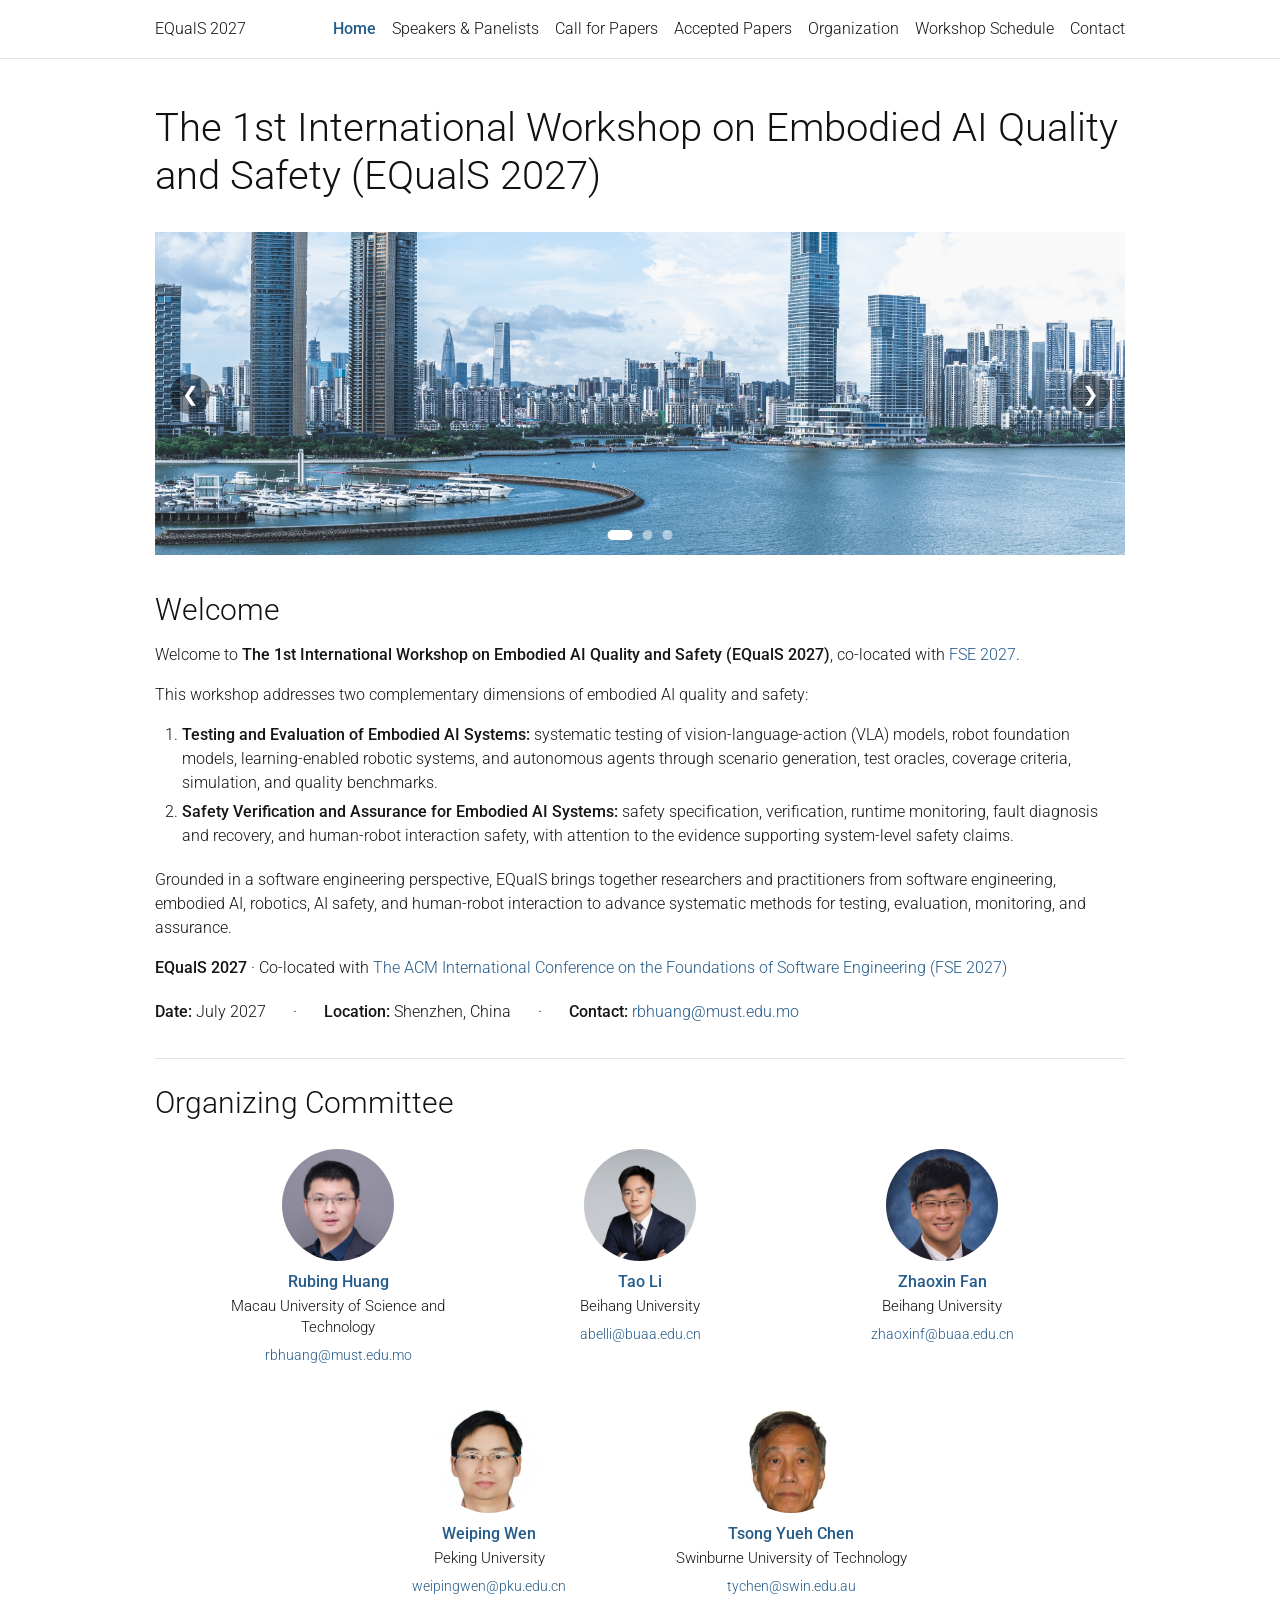
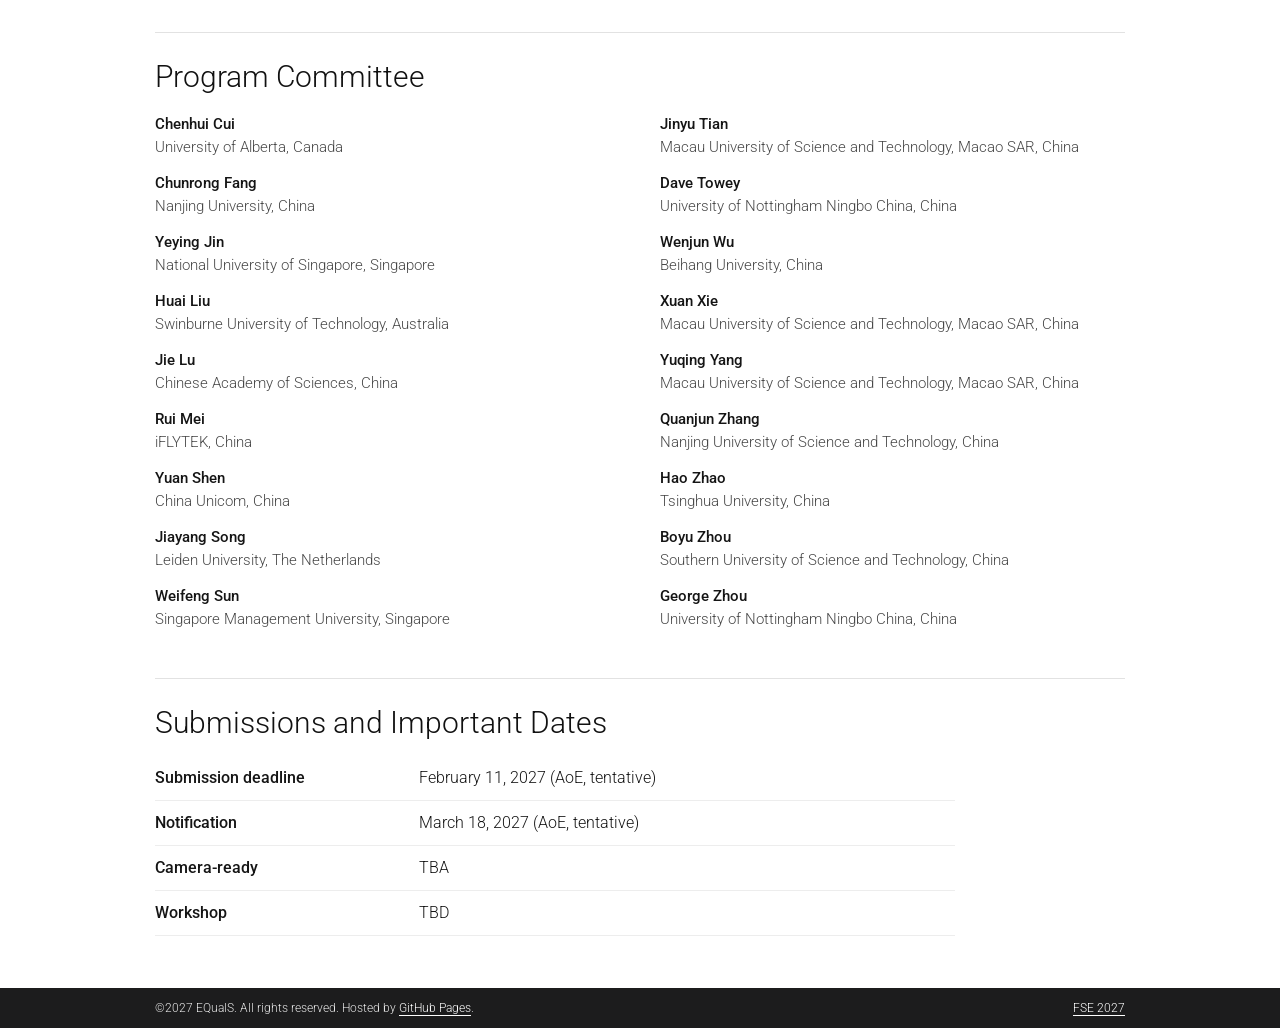
==== 2027/index.html @ b4d51fe8 "init" ====
<!doctype html>
<html lang="en">
<head>
    <meta charset="utf-8">
    <meta name="viewport" content="width=device-width, initial-scale=1">
    <meta name="description"
          content="The 1st International Workshop on Embodied AI Quality and Safety (EQualS 2027), co-located with FSE 2027 in Shenzhen, China.">
    <title>EQualS 2027 | Embodied AI Quality and Safety</title>
    <link rel="preload" href="assets/fonts/roboto-latin.woff2" as="font" type="font/woff2" crossorigin>
    <link rel="stylesheet" href="assets/css/site.css">
</head>
<body>
<a class="skip-link" href="#main">Skip to content</a>
<header class="navbar">
    <div class="container navbar-inner">
        <a class="brand" href="index.html">EQualS 2027</a>
        <nav class="nav-links" aria-label="Main navigation">
            <a href="index.html" aria-current="page">Home</a>
            <a href="speakers/index.html">Speakers &amp; Panelists</a>
            <a href="call-for-papers/index.html">Call for Papers</a>
            <a href="accepted/index.html">Accepted Papers</a>
            <a href="organization/index.html">Organization</a>
            <a href="schedule/index.html">Workshop Schedule</a>
            <a href="contact/index.html">Contact</a>
        </nav>
        <details class="mobile-menu">
            <summary>Menu</summary>
            <nav class="mobile-links" aria-label="Mobile navigation">
                <a href="index.html" aria-current="page">Home</a>
                <a href="speakers/index.html">Speakers &amp; Panelists</a>
                <a href="call-for-papers/index.html">Call for Papers</a>
                <a href="accepted/index.html">Accepted Papers</a>
                <a href="organization/index.html">Organization</a>
                <a href="schedule/index.html">Workshop Schedule</a>
                <a href="contact/index.html">Contact</a>
            </nav>
        </details>
    </div>
</header>
<main class="container" id="main" tabindex="-1">
    <h1 class="home-title">
        The 1st International Workshop on Embodied AI Quality and Safety (EQualS 2027)
    </h1>
<!--    <img-->
<!--            class="city-banner"-->
<!--            src="assets/hero/equals-embodied-quality-safety.png"-->
<!--            alt="Embodied AI quality and safety: simulation testing, physical robot interaction, runtime monitoring, and engineering evidence"-->
<!--            width="2172"-->
<!--            height="724"-->
<!--            fetchpriority="high"-->
<!--    >-->
    <div class="city-carousel" id="cityCarousel">
        <div class="carousel-track">

            <img
                    class="city-banner"
                    src="assets/hero/fig1.jpg"
                    alt="Shenzhen"
                    width="2172"
                    height="724"
                    fetchpriority="high"
            >

            <img
                    class="city-banner"
                    src="assets/hero/fig2.jpg"
                    alt="Shenzhen"
                    width="2172"
                    height="724"
            >

            <img
                    class="city-banner"
                    src="assets/hero/equals-embodied-quality-safety.png"
                    alt="Physical robot interaction"
                    width="2172"
                    height="724"
            >

<!--            <img-->
<!--                    class="city-banner"-->
<!--                    src="assets/hero/banner-4.png"-->
<!--                    alt="Runtime monitoring and engineering evidence"-->
<!--                    width="2172"-->
<!--                    height="724"-->
<!--            >-->

        </div>

        <!-- 左右切换按钮 -->
        <button class="carousel-btn prev" aria-label="Previous slide">
            &#10094;
        </button>

        <button class="carousel-btn next" aria-label="Next slide">
            &#10095;
        </button>

        <!-- 底部圆点 -->
        <div class="carousel-dots">
            <button class="dot active" aria-label="Slide 1"></button>
            <button class="dot" aria-label="Slide 2"></button>
            <button class="dot" aria-label="Slide 3"></button>
<!--            <button class="dot" aria-label="Slide 4"></button>-->
        </div>
    </div>

    <section class="welcome" aria-labelledby="welcome-title">
        <h2 id="welcome-title">Welcome</h2>

        <p>
            Welcome to <strong>The 1st International Workshop on Embodied AI Quality and Safety (EQualS 2027)</strong>,
            co-located with
            <a href="https://conf.researchr.org/home/fse-2027" target="_blank" rel="noopener noreferrer">FSE 2027</a>.
        </p>

        <p>
            This workshop addresses two complementary dimensions of embodied AI quality and safety:
        </p>

        <ol>
            <li>
                <strong>Testing and Evaluation of Embodied AI Systems:</strong>
                systematic testing of vision-language-action (VLA) models, robot foundation models,
                learning-enabled robotic systems, and autonomous agents through scenario generation,
                test oracles, coverage criteria, simulation, and quality benchmarks.
            </li>

            <li>
                <strong>Safety Verification and Assurance for Embodied AI Systems:</strong>
                safety specification, verification, runtime monitoring, fault diagnosis and recovery,
                and human-robot interaction safety, with attention to the evidence supporting
                system-level safety claims.
            </li>
        </ol>

        <p>
            Grounded in a software engineering perspective, EQualS brings together researchers
            and practitioners from software engineering, embodied AI, robotics, AI safety,
            and human-robot interaction to advance systematic methods for testing, evaluation,
            monitoring, and assurance.
        </p>

        <p class="event-affiliation">
            <strong>EQualS 2027</strong> &middot; Co-located with
            <a href="https://conf.researchr.org/home/fse-2027" target="_blank" rel="noopener noreferrer">
                The ACM International Conference on the Foundations of Software Engineering (FSE 2027)
            </a>
        </p>

        <p class="event-details">
            <span><strong>Date:</strong> July 2027</span>
            &middot;
            <span><strong>Location:</strong> Shenzhen, China</span>
            &middot;
            <span>
      <strong>Contact:</strong>
      <a class="email" href="mailto:rbhuang@must.edu.mo">rbhuang@must.edu.mo</a>
    </span>
        </p>
    </section>
    <section class="section divided" aria-labelledby="home-organizers">
        <h2 id="home-organizers">Organizing Committee</h2>
        <div class="person-grid">
            <article class="person-summary">
                <img class="portrait" src="assets/organizers/rubing-huang.jpg" data-portrait="rubing-huang"
                     alt="Rubing Huang" width="112" height="112" loading="lazy">
                <h3><a href="organization/index.html#rubing-huang">Rubing Huang</a></h3>
                <p class="affiliation">Macau University of Science and Technology</p>
                <a class="email" href="mailto:rbhuang@must.edu.mo">rbhuang@must.edu.mo</a>
            </article>
            <article class="person-summary">
                <img class="portrait" src="assets/organizers/tao-li.jpg" data-portrait="tao-li" alt="Tao Li" width="112"
                     height="112" loading="lazy">
                <h3><a href="organization/index.html#tao-li">Tao Li</a></h3>
                <p class="affiliation">Beihang University</p>
                <a class="email" href="mailto:abelli@buaa.edu.cn">abelli@buaa.edu.cn</a>
            </article>
            <article class="person-summary">
                <img class="portrait" src="assets/organizers/zhaoxin-fan.jpg" data-portrait="zhaoxin-fan"
                     alt="Zhaoxin Fan" width="112" height="112" loading="lazy">
                <h3><a href="organization/index.html#zhaoxin-fan">Zhaoxin Fan</a></h3>
                <p class="affiliation">Beihang University</p>
                <a class="email" href="mailto:zhaoxinf@buaa.edu.cn">zhaoxinf@buaa.edu.cn</a>
            </article>
            <article class="person-summary">
                <img class="portrait" src="assets/organizers/weiping-wen.jpg" data-portrait="weiping-wen"
                     alt="Weiping Wen" width="112" height="112" loading="lazy">
                <h3><a href="organization/index.html#weiping-wen">Weiping Wen</a></h3>
                <p class="affiliation">Peking University</p>
                <a class="email" href="mailto:weipingwen@pku.edu.cn">weipingwen@pku.edu.cn</a>
            </article>
            <article class="person-summary">
                <img class="portrait" src="assets/organizers/tsong-yueh-chen.jpg" data-portrait="tsong-yueh-chen"
                     alt="Tsong Yueh Chen" width="112" height="112" loading="lazy">
                <h3><a href="organization/index.html#tsong-yueh-chen">Tsong Yueh Chen</a></h3>
                <p class="affiliation">Swinburne University of Technology</p>
                <a class="email" href="mailto:tychen@swin.edu.au">tychen@swin.edu.au</a>
            </article>
        </div>
    </section>
    <section class="section divided" id="program-committee" aria-labelledby="pc-title">
        <h2 id="pc-title">Program Committee</h2>
        <ul class="committee">
            <li><strong>Chenhui Cui</strong><span>University of Alberta, Canada</span></li>
            <li><strong>Chunrong Fang</strong><span>Nanjing University, China</span></li>
            <li><strong>Yeying Jin</strong><span>National University of Singapore, Singapore</span></li>
            <li><strong>Huai Liu</strong><span>Swinburne University of Technology, Australia</span></li>
            <li><strong>Jie Lu</strong><span>Chinese Academy of Sciences, China</span></li>
            <li><strong>Rui Mei</strong><span>iFLYTEK, China</span></li>
            <li><strong>Yuan Shen</strong><span>China Unicom, China</span></li>
            <li><strong>Jiayang Song</strong><span>Leiden University, The Netherlands</span></li>
            <li><strong>Weifeng Sun</strong><span>Singapore Management University, Singapore</span></li>
            <li><strong>Jinyu Tian</strong><span>Macau University of Science and Technology, Macao SAR, China</span>
            </li>
            <li><strong>Dave Towey</strong><span>University of Nottingham Ningbo China, China</span></li>
            <li><strong>Wenjun Wu</strong><span>Beihang University, China</span></li>
            <li><strong>Xuan Xie</strong><span>Macau University of Science and Technology, Macao SAR, China</span></li>
            <li><strong>Yuqing Yang</strong><span>Macau University of Science and Technology, Macao SAR, China</span>
            </li>
            <li><strong>Quanjun Zhang</strong><span>Nanjing University of Science and Technology, China</span></li>
            <li><strong>Hao Zhao</strong><span>Tsinghua University, China</span></li>
            <li><strong>Boyu Zhou</strong><span>Southern University of Science and Technology, China</span></li>
            <li><strong>George Zhou</strong><span>University of Nottingham Ningbo China, China</span></li>
        </ul>
    </section>
    <section class="section divided" aria-labelledby="home-submissions">
        <h2 id="home-submissions">Submissions and Important Dates</h2>
        <table class="date-table" aria-label="Tentative workshop dates">
            <tbody>
            <tr>
                <th scope="row">Submission deadline</th>
                <td>
                    <time datetime="2027-02-11">February 11, 2027</time>
                    (AoE, tentative)
                </td>
            </tr>
            <tr>
                <th scope="row">Notification</th>
                <td>
                    <time datetime="2027-03-18">March 18, 2027</time>
                    (AoE, tentative)
                </td>
            </tr>
            <tr>
                <th scope="row">Camera-ready</th>
                <td>TBA</td>
            </tr>
            <tr>
                <th scope="row">Workshop</th>
                <td>TBD</td>
            </tr>
            </tbody>
        </table>
    </section>
</main>
<footer class="site-footer">
    <div class="container footer-inner">
        <p>
            ©2027 EQualS. All rights reserved.
            Hosted by <a href="https://pages.github.com/">GitHub Pages</a>.
        </p>
        <p><a href="https://conf.researchr.org/home/fse-2027" target="_blank" rel="noopener noreferrer">FSE 2027</a></p>
    </div>
</footer>
<script>
    document.addEventListener('DOMContentLoaded', function () {

        const carousel = document.getElementById('cityCarousel');

        if (!carousel) {
            console.error('没有找到轮播图容器');
            return;
        }

        const track = carousel.querySelector('.carousel-track');
        const slides = carousel.querySelectorAll('.city-banner');
        const dots = carousel.querySelectorAll('.dot');
        const prevBtn = carousel.querySelector('.prev');
        const nextBtn = carousel.querySelector('.next');

        let currentIndex = 0;
        const totalSlides = slides.length;

        console.log('轮播图初始化成功，图片数量：', totalSlides);

        function showSlide(index) {

            currentIndex = (index + totalSlides) % totalSlides;

            track.style.transform =
                'translateX(-' + currentIndex * 100 + '%)';

            dots.forEach(function (dot, i) {
                dot.classList.toggle('active', i === currentIndex);
            });

            console.log('当前图片：', currentIndex + 1);
        }

        // 下一张
        nextBtn.addEventListener('click', function () {
            showSlide(currentIndex + 1);
        });

        // 上一张
        prevBtn.addEventListener('click', function () {
            showSlide(currentIndex - 1);
        });

        // 点击圆点
        dots.forEach(function (dot, index) {
            dot.addEventListener('click', function () {
                showSlide(index);
            });
        });

        // 每隔 3 秒自动切换
        setInterval(function () {
            showSlide(currentIndex + 1);
        }, 3000);

        // 初始化
        showSlide(0);

    });
</script>
</body>
</html>
---- 2027/assets/css/site.css ----
@font-face {
  font-family: "Roboto";
  font-style: normal;
  font-weight: 300 700;
  font-display: swap;
  src: url("../fonts/roboto-latin.woff2") format("woff2");
}

:root {
  color-scheme: light;
  --text: #151515;
  --muted: #595959;
  --link: #245b8a;
  --line: #e2e2e2;
}

* { box-sizing: border-box; }
html { scroll-padding-top: 80px; }
body {
  display: flex;
  flex-direction: column;
  min-height: 100vh;
  min-height: 100svh;
  margin: 0;
  padding-top: 56px;
  background: #fff;
  color: var(--text);
  font: 300 16px/1.5 "Roboto", Arial, sans-serif;
}
a { color: var(--link); text-decoration: none; text-underline-offset: 3px; }
a:hover { text-decoration: underline; }
a:focus-visible, summary:focus-visible { outline: 2px solid var(--link); outline-offset: 4px; }
strong { font-weight: 500; }
p { margin: 0 0 16px; }
h1, h2, h3 { color: #111; font-weight: 300; }
h1 { margin: 0 0 22px; font-size: 40px; line-height: 1.2; }
h2 { margin: 0 0 14px; font-size: 30px; line-height: 1.25; }
h3 { margin: 22px 0 10px; font-size: 23px; line-height: 1.3; }
ul, ol { margin: 12px 0 20px; padding-left: 27px; }
li { margin: 5px 0; }
img { max-width: 100%; }
.container { width: 100%; max-width: 1000px; margin: 0 auto; padding: 0 15px; }
.skip-link { position: fixed; top: 8px; left: 12px; z-index: 30; padding: 8px 14px; background: #fff; transform: translateY(-150%); }
.skip-link:focus { transform: none; }
.navbar { position: fixed; inset: 0 0 auto; z-index: 20; background: #fff; border-bottom: 1px solid var(--line); }
.navbar-inner { display: flex; min-height: 56px; align-items: center; justify-content: space-between; gap: 26px; }
.brand { color: #111; font-size: 16px; white-space: nowrap; }
.brand:hover { text-decoration: none; }
.nav-links { display: flex; gap: 16px; align-items: center; }
.nav-links a { display: inline-block; padding: 17px 0; color: #151515; white-space: nowrap; }
.nav-links a:hover { color: var(--link); text-decoration: none; }
.nav-links a[aria-current="page"], .mobile-links a[aria-current="page"] { color: var(--link); font-weight: 500; }
.mobile-menu { display: none; position: relative; }
.mobile-menu summary { padding: 9px 0 9px 12px; cursor: pointer; }
.mobile-links { position: absolute; right: 0; top: 43px; display: grid; width: 240px; max-width: calc(100vw - 40px); padding: 10px 18px; border: 1px solid var(--line); background: #fff; }
.mobile-links a { padding: 9px 0; color: #151515; }
main.container { flex: 1 0 auto; padding-top: 48px; padding-bottom: 52px; }
.home-title { margin-bottom: 32px; }
.city-banner { display: block; width: 100%; height: 300px; object-fit: cover; object-position: center 56%; }
.welcome { padding-top: 36px; }
.section { margin-top: 34px; }
.section.divided { border-top: 1px solid var(--line); padding-top: 25px; }
.section > :last-child { margin-bottom: 0; }
.event-details { display: flex; flex-wrap: wrap; column-gap: 27px; row-gap: 5px; margin: 20px 0 6px; }
.event-information { margin: 0 0 24px; }
.event-information > div { display: grid; grid-template-columns: 150px minmax(0, 1fr); gap: 15px; margin-bottom: 8px; }
.event-information dt { font-weight: 500; }
.event-information dd { margin: 0; }
.muted, .note { color: var(--muted); }
.note { font-size: 14px; }
.page-contents { display: flex; flex-wrap: wrap; gap: 5px 20px; padding: 12px 0; margin: 24px 0 28px; border-block: 1px solid var(--line); font-size: 15px; }
.status-note { border-left: 3px solid #b8c5d1; padding: 9px 0 9px 17px; margin: 22px 0 28px; }
.status-note p { margin: 0; }
.date-table { width: 100%; max-width: 800px; border-collapse: collapse; margin: 12px 0 14px; }
.date-table th, .date-table td { padding: 10px 16px 10px 0; border-bottom: 1px solid #ededed; text-align: left; vertical-align: top; }
.date-table th { width: 33%; font-weight: 500; }
.date-table td:last-child { padding-right: 0; }
.submission-types { margin: 0; }
.submission-types dt { margin-top: 18px; font-weight: 500; }
.submission-types dd { margin: 3px 0 0; }
.policy-note { padding-top: 20px; margin: 28px 0 0; border-top: 1px solid var(--line); font-size: 14px; color: #454545; }
.person-grid { display: flex; flex-wrap: wrap; justify-content: center; gap: 34px 32px; margin: 28px 0 24px; }
.person-summary { flex: 0 1 270px; min-width: 0; text-align: center; }
.portrait { display: block; width: 112px; height: 112px; border-radius: 50%; object-fit: cover; object-position: center top; }
.portrait[data-portrait="tao-li"] { object-position: center 28%; }
.person-summary .portrait { margin: 0 auto 11px; }
.person-summary h3 { font-size: 16px; font-weight: 500; margin: 0 0 3px; }
.person-summary .affiliation { font-size: 15px; line-height: 1.4; margin: 0 0 5px; }
.email { overflow-wrap: anywhere; }
.person-summary .email { font-size: 14px; }
.profile { display: grid; grid-template-columns: 128px minmax(0, 1fr); gap: 0 24px; margin-top: 27px; padding-bottom: 27px; border-bottom: 1px solid var(--line); }
.profile:last-child { padding-bottom: 0; border-bottom: 0; }
.profile h3 { margin: 0 0 5px; font-size: 23px; }
.profile .affiliation { margin-bottom: 7px; }
.profile .role { margin: 10px 0; font-size: 15px; }
.profile .bio { margin: 10px 0 0; }
.committee { columns: 2; column-gap: 40px; list-style: none; margin: 18px 0 0; padding: 0; }
.committee li { break-inside: avoid; margin: 0 0 14px; font-size: 15px; }
.committee strong { display: block; }
.committee span { color: #484848; }
.contact-list { list-style: none; padding: 0; margin: 24px 0 0; }
.contact-list li { display: grid; grid-template-columns: 96px minmax(0, 1fr); gap: 24px; margin: 0; padding: 25px 0; border-bottom: 1px solid var(--line); }
.contact-list li:first-child { padding-top: 8px; }
.contact-list li:last-child { border-bottom: 0; padding-bottom: 0; }
.contact-list .portrait { width: 96px; height: 96px; }
.contact-list h2 { font-size: 21px; font-weight: 400; margin-bottom: 5px; }
.contact-list h2 a { color: inherit; }
.contact-list p { margin: 0 0 4px; }
.contact-list .responsibility { color: #555; font-size: 15px; }
.program-list { margin: 0; }
.program-list dt { font-weight: 500; margin-top: 21px; }
.program-list dd { margin: 5px 0 0; }
.section-label { margin: 0 0 5px; color: var(--muted); font-size: 14px; }
.talk-theme { margin: 0 0 16px; font-size: 25px; }
.system-figure { margin: 27px 0 22px; padding: 24px 0 0; border-top: 1px solid var(--line); }
.system-loop { display: grid; grid-template-columns: repeat(4, minmax(0, 1fr)); gap: 24px; margin: 0; padding: 0; list-style: none; }
.system-loop li { position: relative; margin: 0; padding: 15px 10px; border: 1px solid #d3d7db; text-align: center; }
.system-loop li + li::before { content: "→"; position: absolute; top: 24px; left: -23px; width: 22px; color: #656565; }
.system-loop strong, .system-loop span { display: block; }
.system-loop span { margin-top: 3px; color: var(--muted); font-size: 14px; }
.loop-feedback { margin: 14px 0; padding: 0 12px 9px; border-bottom: 1px solid #b8c5d1; color: #4c5862; text-align: center; font-size: 14px; }
.loop-feedback span { padding-inline: 8px; }
figcaption { margin-top: 12px; color: var(--muted); font-size: 14px; line-height: 1.5; }
.panel-question { margin: 22px 0; padding: 2px 0 2px 22px; border-left: 3px solid #a7b7c5; font-size: 25px; font-weight: 300; line-height: 1.4; }
.discussion-topics { display: grid; grid-template-columns: repeat(3, minmax(0, 1fr)); gap: 28px; margin: 23px 0 19px; }
.discussion-topics h3 { margin: 0 0 9px; font-size: 19px; font-weight: 400; }
.discussion-topics p { margin: 0; font-size: 15px; }
.host-profile { display: grid; grid-template-columns: 120px minmax(0, 1fr); gap: 24px; margin-top: 29px; padding-bottom: 28px; border-bottom: 1px solid var(--line); }
.host-profile:last-of-type { margin-bottom: 22px; }
.host-profile .portrait { width: 120px; height: 120px; }
.portrait-link { display: block; width: fit-content; height: fit-content; border-radius: 50%; }
.host-profile h3 { margin: 0 0 4px; font-size: 19px; font-weight: 500; }
.host-profile h3 a { color: inherit; }
.host-profile .affiliation { margin-bottom: 10px; font-style: italic; }
.host-profile p { margin-bottom: 9px; }
.host-profile p:last-child { margin: 0; }
.host-role { font-size: 15px; color: #484848; }
.people-directory { display: flex; flex-wrap: wrap; gap: 5px 20px; margin: 18px 0 28px; font-size: 15px; }
.workshop-goals { display: grid; grid-template-columns: repeat(2, minmax(0, 1fr)); gap: 20px 44px; margin: 22px 0; }
.workshop-goals li { margin: 0; padding-left: 2px; }
.workshop-goals strong, .workshop-goals span { display: block; }
.workshop-goals strong { margin-bottom: 3px; }
.topic-columns { display: grid; grid-template-columns: repeat(2, minmax(0, 1fr)); column-gap: 42px; }
.topic-columns h3 { margin: 15px 0 8px; font-size: 21px; font-weight: 400; }
.topic-columns ul { margin: 0 0 15px; padding-left: 22px; }
.content-table { width: 100%; border-collapse: collapse; margin: 18px 0; }
.content-table th, .content-table td { padding: 13px 16px; border: 1px solid #d8d8d8; text-align: left; vertical-align: top; overflow-wrap: break-word; }
.content-table th { font-weight: 500; }
.content-table thead { background: #f6f6f6; }
.content-table caption { caption-side: bottom; padding-top: 10px; color: var(--muted); font-size: 14px; text-align: left; }
.submission-table th:first-child { width: 31%; }
.submission-table th:nth-child(2) { width: 10%; }
.submission-table td:nth-child(2), .program-table td:last-child { white-space: nowrap; }
.program-table th:first-child { width: 25%; }
.program-table th:last-child { width: 10%; }
.preparation-list { margin: 22px 0; }
.preparation-list li { padding-left: 3px; margin-bottom: 14px; }
.preparation-list strong, .preparation-list span { display: block; }
.preparation-list span { margin-top: 3px; }
.agenda-fields { display: grid; grid-template-columns: repeat(3, minmax(0, 1fr)); gap: 22px 30px; margin: 24px 0; }
.agenda-fields > div { border-top: 1px solid #c8c8c8; padding-top: 12px; }
.agenda-fields dt { font-weight: 500; margin-bottom: 6px; }
.agenda-fields dd { margin: 0; font-size: 15px; }
.author-information { margin: 22px 0 20px; }
.author-information > div { display: grid; grid-template-columns: 210px minmax(0, 1fr); gap: 20px; padding: 15px 0; border-bottom: 1px solid var(--line); }
.author-information dt { font-weight: 500; }
.author-information dd { margin: 0; }
.author-information > div:last-child { border-bottom: 0; padding-bottom: 0; }
.related { border-top: 1px solid var(--line); margin-top: 32px; padding-top: 17px; display: flex; flex-wrap: wrap; gap: 6px 22px; font-size: 15px; }
.site-footer { flex-shrink: 0; padding: 11px 0; background: #1c1c1d; color: #e8e8e8; font-size: 12px; }
.site-footer p { margin: 0; }
.site-footer a { color: #fff; text-decoration: underline; }
.footer-inner { display: flex; flex-wrap: wrap; justify-content: space-between; gap: 4px 20px; }
@media (max-width: 1000px) {
  .nav-links { display: none; }
  .mobile-menu { display: block; }
}
@media (max-width: 700px) {
  .container { padding-inline: 20px; }
  main.container { padding-top: 30px; padding-bottom: 36px; }
  h1 { font-size: 30px; line-height: 1.25; }
  h2 { font-size: 27px; }
  h3 { font-size: 22px; }
  .home-title { margin-bottom: 24px; }
  .city-banner { height: 220px; }
  .welcome { padding-top: 28px; }
  .section { margin-top: 28px; }
  .person-grid { gap: 28px 20px; }
  .person-summary { flex-basis: calc(50% - 10px); }
  .person-summary .affiliation { font-size: 14px; }
  .portrait { width: 104px; height: 104px; }
  .profile { grid-template-columns: 104px minmax(0, 1fr); gap: 16px; }
  .committee { columns: 1; }
  .date-table th { width: 40%; }
  .date-table th, .date-table td { font-size: 15px; padding-right: 10px; }
  .discussion-topics { grid-template-columns: 1fr; gap: 19px; }
  .discussion-topics p { font-size: 16px; }
  .topic-columns { grid-template-columns: 1fr; }
  .host-profile { grid-template-columns: 104px minmax(0, 1fr); gap: 20px; }
  .host-profile .portrait { width: 104px; height: 104px; }
  .talk-theme { font-size: 23px; }
  .panel-question { font-size: 23px; padding-left: 17px; }
  .system-loop { grid-template-columns: repeat(2, minmax(0, 1fr)); gap: 15px 24px; }
  .system-loop li:nth-child(3)::before { display: none; }
  .system-loop li { padding-inline: 5px; }
  .agenda-fields { grid-template-columns: repeat(2, minmax(0, 1fr)); gap: 20px; }
  .content-table th, .content-table td { padding: 10px; font-size: 15px; }
  .program-table th:first-child { width: 27%; }
  .author-information > div { grid-template-columns: 1fr; gap: 6px; }
  .event-information > div { grid-template-columns: 1fr; gap: 2px; margin-bottom: 12px; }
}
@media (max-width: 480px) {
  .profile { display: block; }
  .profile .portrait { margin-bottom: 16px; }
  .host-profile { display: block; }
  .host-profile .portrait-link { margin-bottom: 14px; }
  .host-profile .portrait { width: 120px; height: 120px; }
  .workshop-goals { grid-template-columns: 1fr; gap: 16px; }
  .contact-list li { display: block; }
  .contact-list .portrait-link { margin-bottom: 14px; }
  .contact-list .portrait { width: 88px; height: 88px; }
  .contact-list h2 { font-size: 20px; }
  .contact-list p { font-size: 15px; }
  .content-table th, .content-table td { padding: 9px 7px; font-size: 14px; }
  .submission-table th:first-child { width: 34%; }
  .submission-table th:nth-child(2) { width: 12%; }
  .program-table { display: block; }
  .program-table caption { display: block; margin-bottom: 12px; padding-top: 0; }
  .program-table thead { position: absolute; width: 1px; height: 1px; padding: 0; overflow: hidden; clip-path: inset(50%); }
  .program-table tbody { display: block; }
  .program-table tbody tr { display: grid; grid-template-columns: minmax(0, 1fr) auto; gap: 7px 18px; padding: 16px 0; border-bottom: 1px solid var(--line); }
  .program-table tbody tr:first-child { border-top: 1px solid var(--line); }
  .program-table tbody th, .program-table tbody td { width: auto; border: 0; padding: 0; font-size: 15px; }
  .program-table tbody th:first-child { grid-area: 1 / 1; width: auto; }
  .program-table tbody td:first-of-type { grid-area: 2 / 1 / 3 / 3; }
  .program-table tbody td:last-child { grid-area: 1 / 2; font-weight: 500; }
}
@media (max-width: 380px) {
  h1 { font-size: 27px; }
  .city-banner { height: 190px; }
  .person-grid { gap: 28px 14px; }
  .person-summary { flex-basis: calc(50% - 7px); }
  .person-summary .email { font-size: 13px; }
}
@media print {
  body { padding-top: 0; }
  .navbar, .skip-link, .page-contents, .site-footer, .related { display: none; }
  main.container { padding-block: 0; }
  a { color: inherit; }
  .profile, .host-profile, .contact-list li, .system-figure, .content-table tr { break-inside: avoid; }
}


.city-carousel {
  position: relative;
  width: 100%;
  aspect-ratio: 3 / 1;
  overflow: hidden;
}

.carousel-track {
  display: flex;
  width: 100%;
  height: 100%;
  transition: transform 0.6s ease-in-out;
}

.city-carousel .city-banner {
  display: block;
  flex: 0 0 100%;
  width: 100%;
  min-width: 100%;
  height: 100%;
  object-fit: cover;
}

/* 左右按钮 */
.carousel-btn {
  position: absolute;
  top: 50%;
  transform: translateY(-50%);
  z-index: 10;
  background: rgba(0, 0, 0, 0.4);
  color: white;
  border: none;
  border-radius: 50%;
  width: 40px;
  height: 40px;
  font-size: 20px;
  cursor: pointer;
}

.carousel-btn.prev {
  left: 15px;
}

.carousel-btn.next {
  right: 15px;
}

/* 底部圆点 */
.carousel-dots {
  position: absolute;
  bottom: 15px;
  left: 50%;
  transform: translateX(-50%);
  display: flex;
  gap: 10px;
  z-index: 10;
}

.carousel-dots .dot {
  width: 10px;
  height: 10px;
  padding: 0;
  border: none;
  border-radius: 50%;
  background: rgba(255, 255, 255, 0.5);
  cursor: pointer;
}

.carousel-dots .dot.active {
  background: #fff;
  width: 25px;
  border-radius: 10px;
}
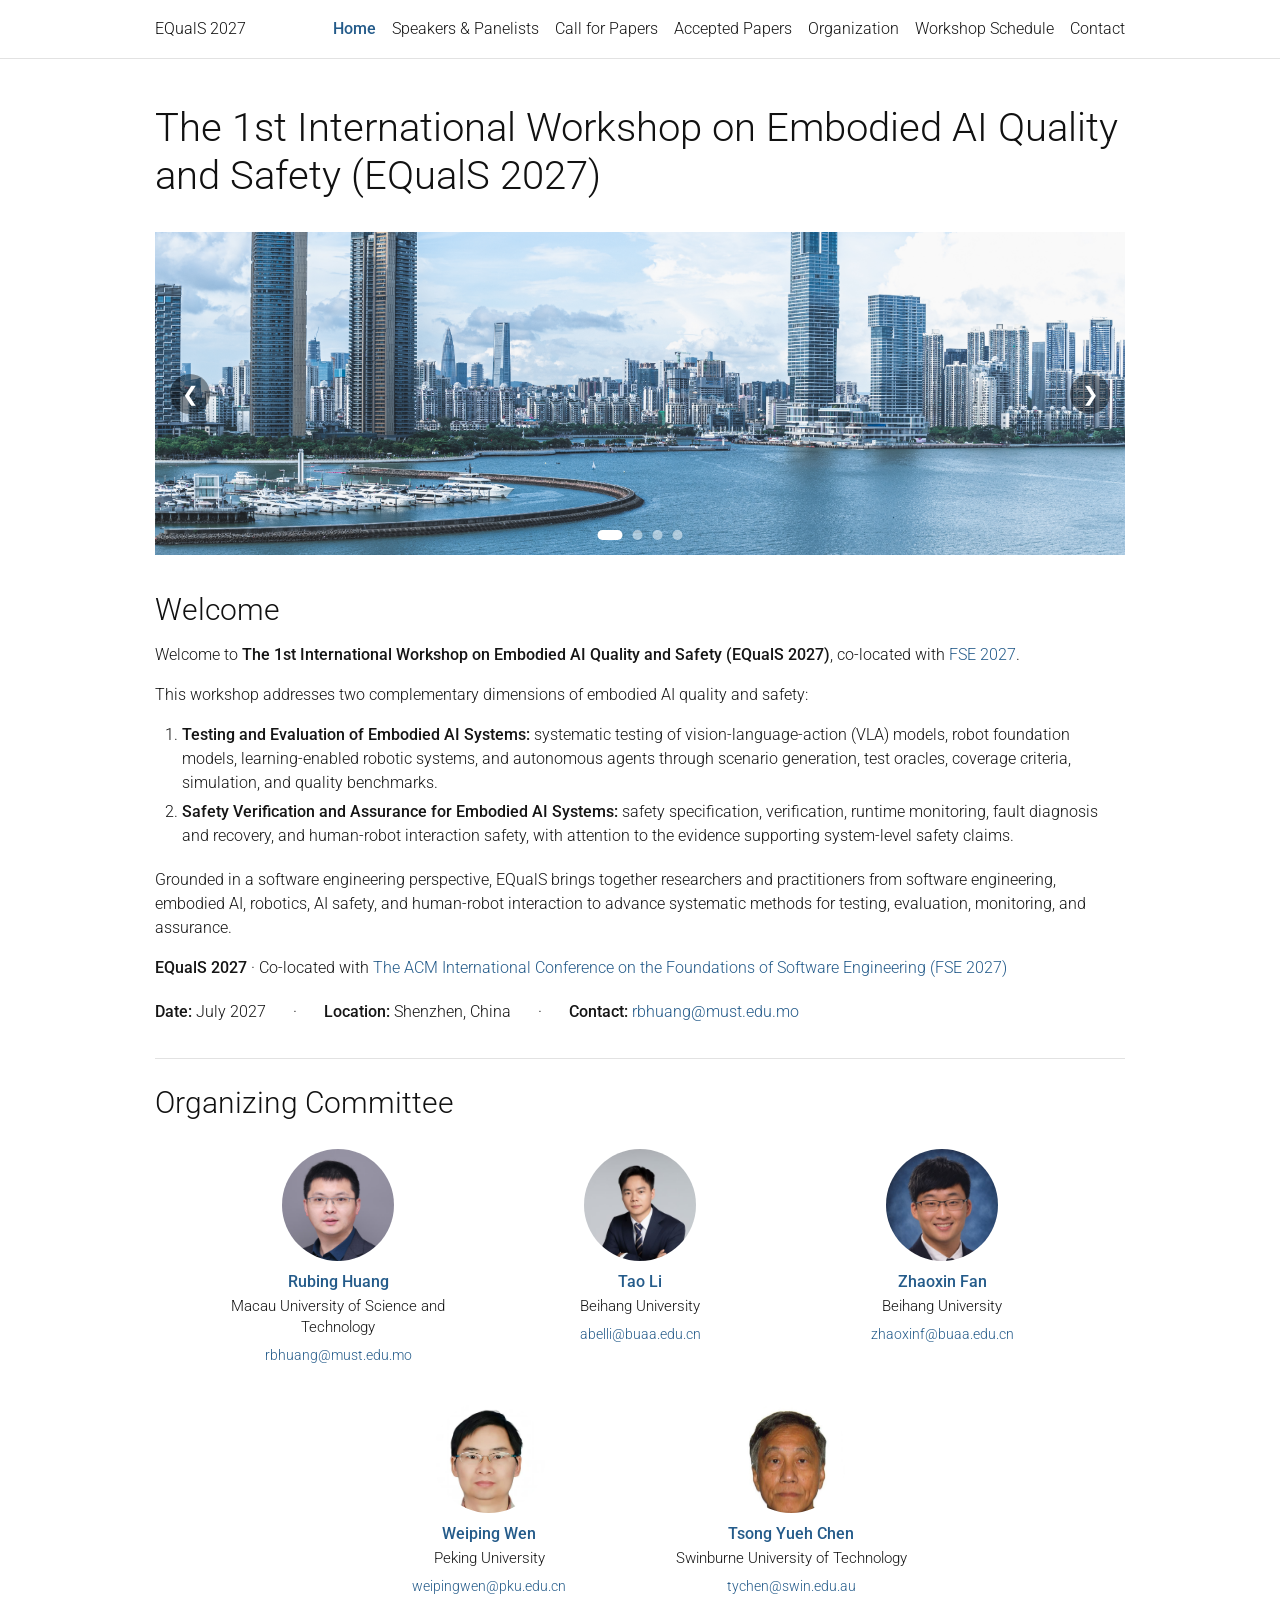
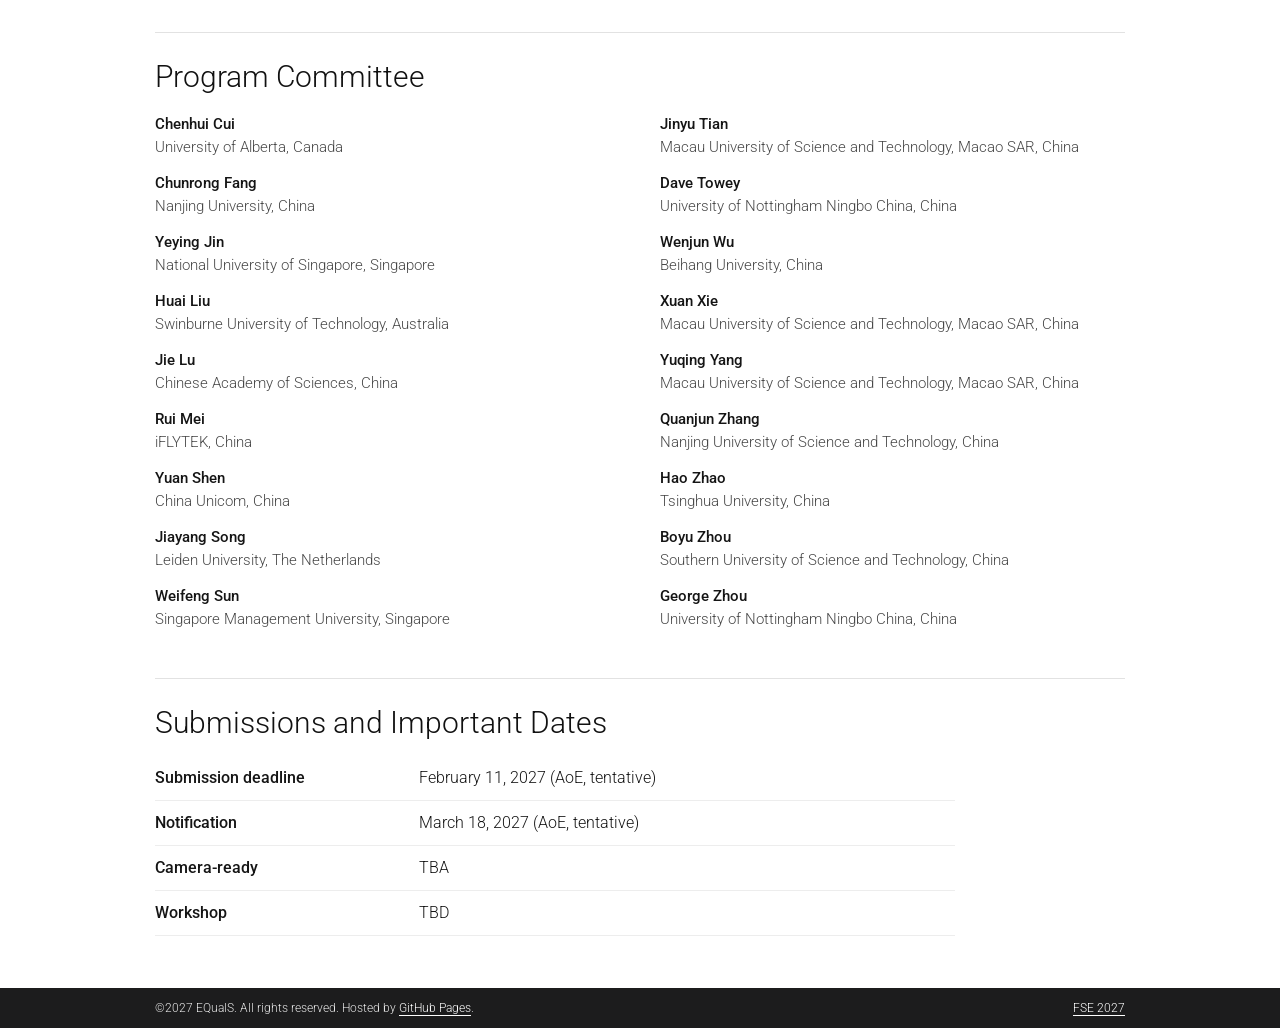
==== commit de17e47b: "init" ====
--- a/2027/index.html
+++ b/2027/index.html
@@ -7,7 +7,7 @@
           content="The 1st International Workshop on Embodied AI Quality and Safety (EQualS 2027), co-located with FSE 2027 in Shenzhen, China.">
     <title>EQualS 2027 | Embodied AI Quality and Safety</title>
     <link rel="preload" href="assets/fonts/roboto-latin.woff2" as="font" type="font/woff2" crossorigin>
-    <link rel="stylesheet" href="assets/css/site.css">
+    <link rel="stylesheet" href="assets/css/site.css?v=1">
 </head>
 <body>
 <a class="skip-link" href="#main">Skip to content</a>
@@ -71,19 +71,19 @@
 
             <img
                     class="city-banner"
-                    src="assets/hero/equals-embodied-quality-safety.png"
+                    src="assets/hero/fig3.png"
                     alt="Physical robot interaction"
                     width="2172"
                     height="724"
             >
 
-<!--            <img-->
-<!--                    class="city-banner"-->
-<!--                    src="assets/hero/banner-4.png"-->
-<!--                    alt="Runtime monitoring and engineering evidence"-->
-<!--                    width="2172"-->
-<!--                    height="724"-->
-<!--            >-->
+            <img
+                    class="city-banner"
+                    src="assets/hero/fig4.png"
+                    alt="Runtime monitoring and engineering evidence"
+                    width="2172"
+                    height="724"
+            >
 
         </div>
 
@@ -101,7 +101,7 @@
             <button class="dot active" aria-label="Slide 1"></button>
             <button class="dot" aria-label="Slide 2"></button>
             <button class="dot" aria-label="Slide 3"></button>
-<!--            <button class="dot" aria-label="Slide 4"></button>-->
+            <button class="dot" aria-label="Slide 4"></button>
         </div>
     </div>
 
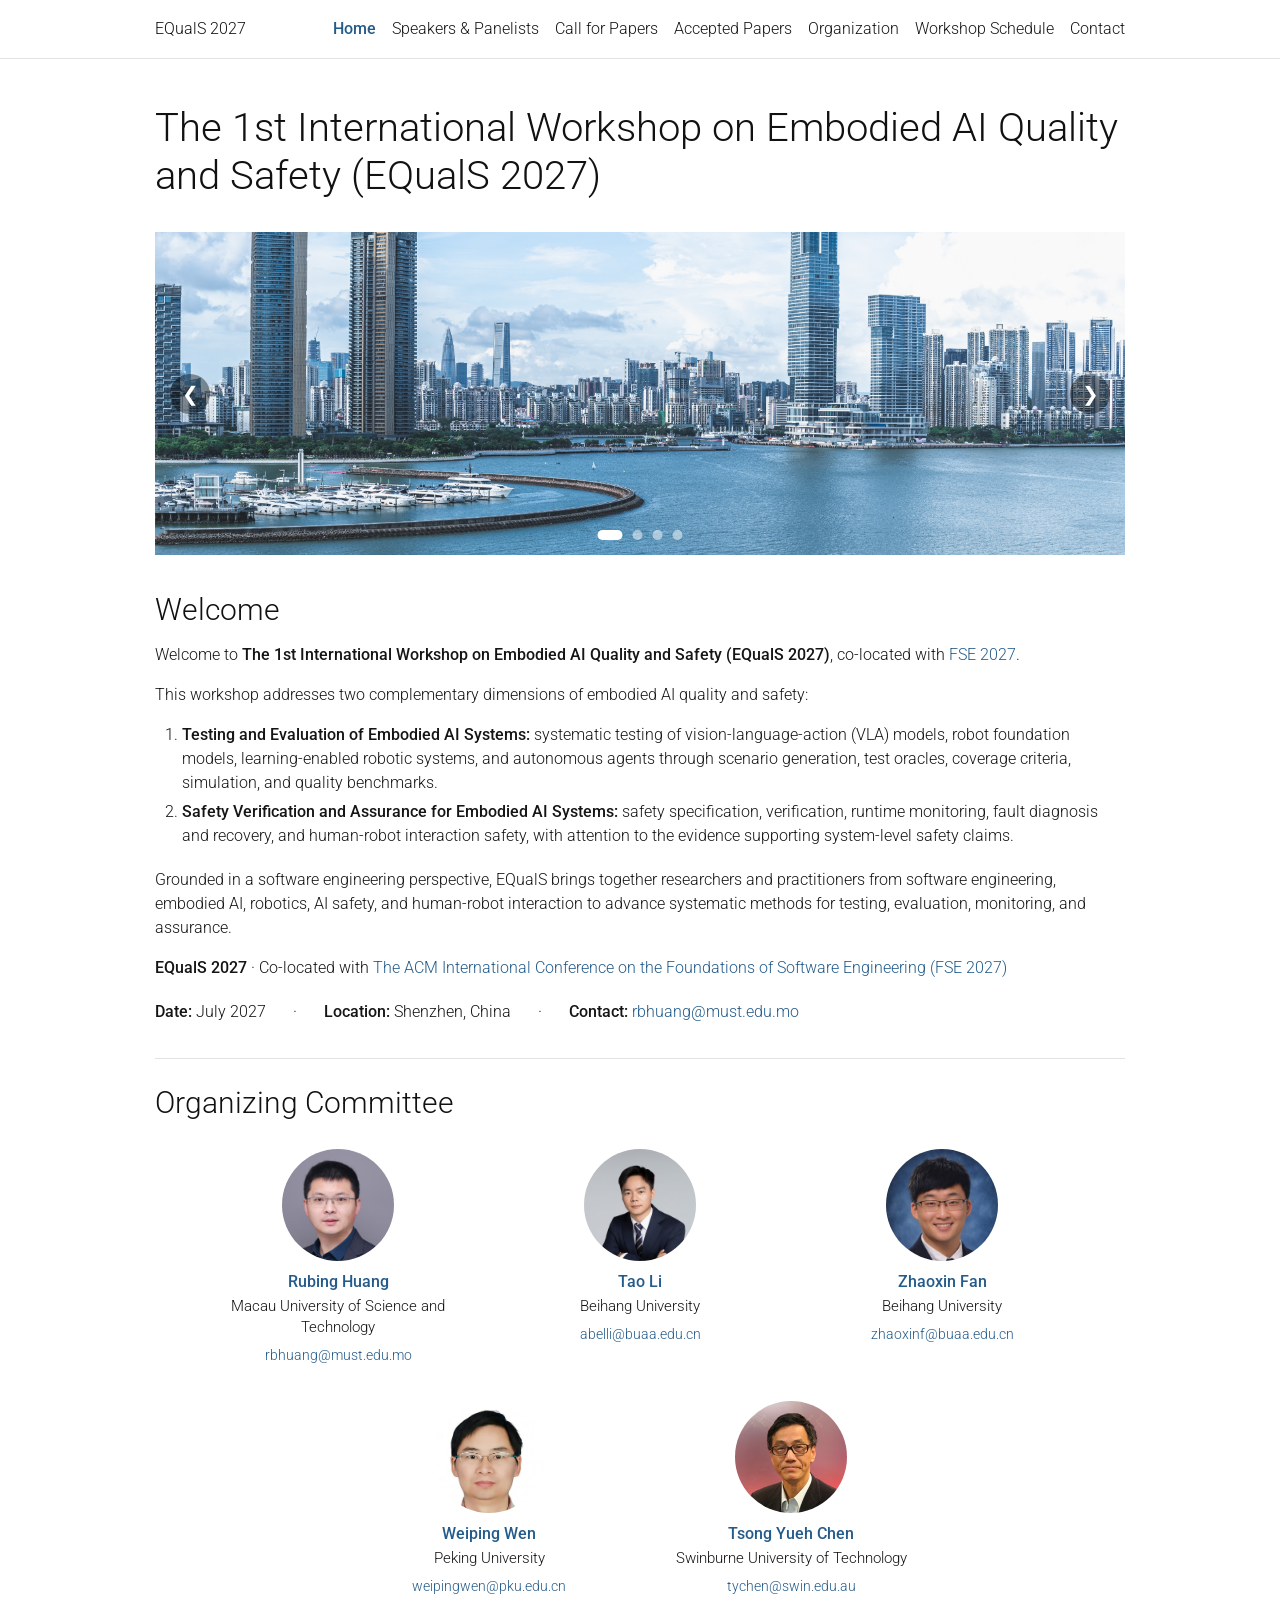
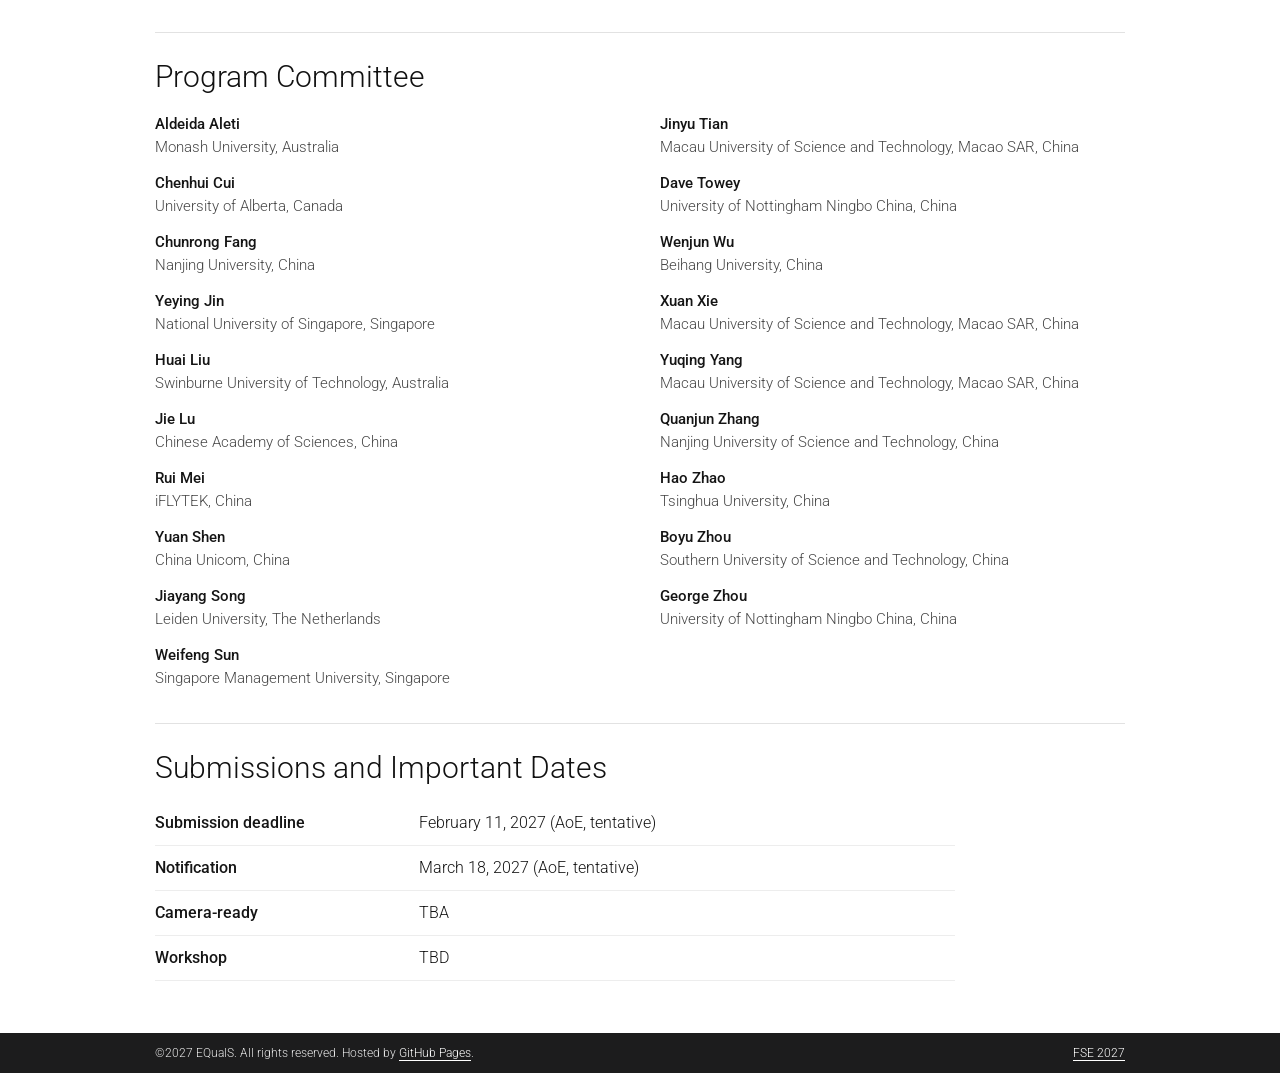
==== commit fb02c03f: "init" ====
--- a/2027/index.html
+++ b/2027/index.html
@@ -202,6 +202,7 @@
     <section class="section divided" id="program-committee" aria-labelledby="pc-title">
         <h2 id="pc-title">Program Committee</h2>
         <ul class="committee">
+            <li><strong>Aldeida Aleti</strong><span>Monash University, Australia</span></li>
             <li><strong>Chenhui Cui</strong><span>University of Alberta, Canada</span></li>
             <li><strong>Chunrong Fang</strong><span>Nanjing University, China</span></li>
             <li><strong>Yeying Jin</strong><span>National University of Singapore, Singapore</span></li>
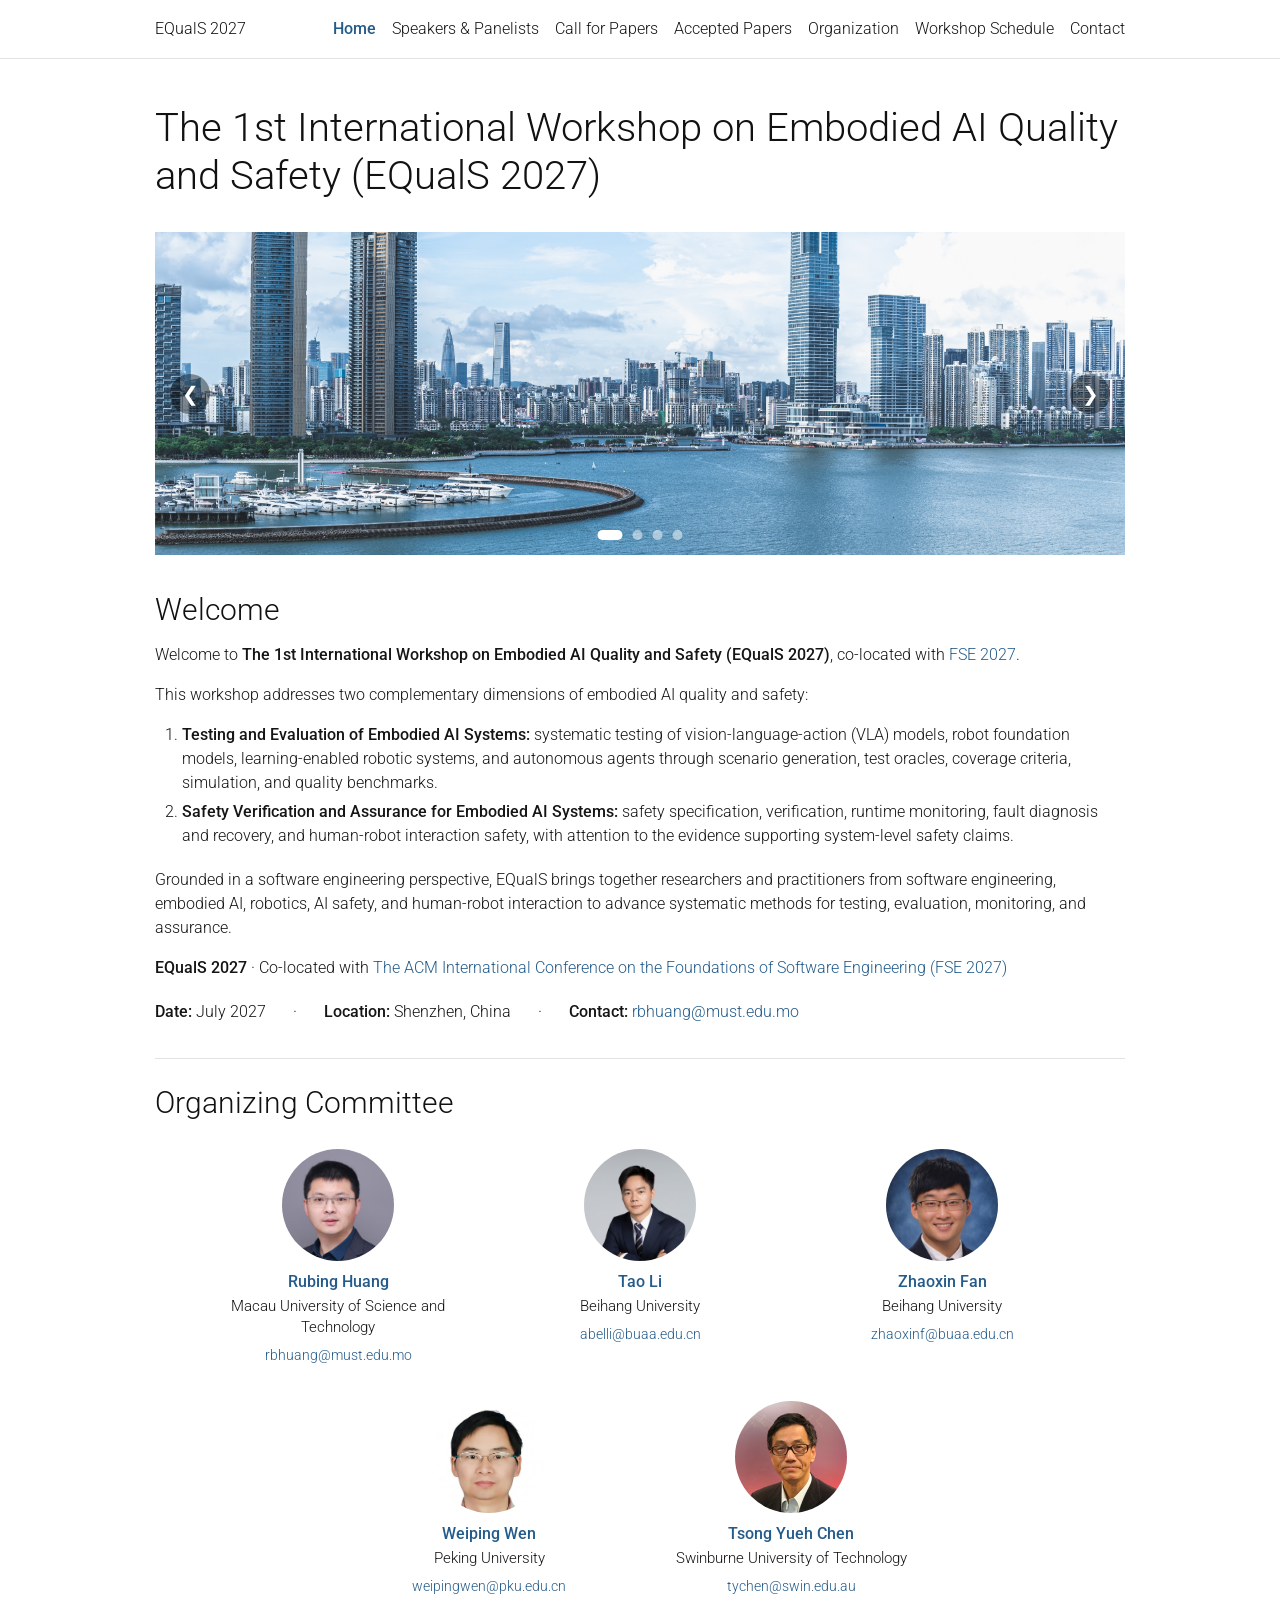
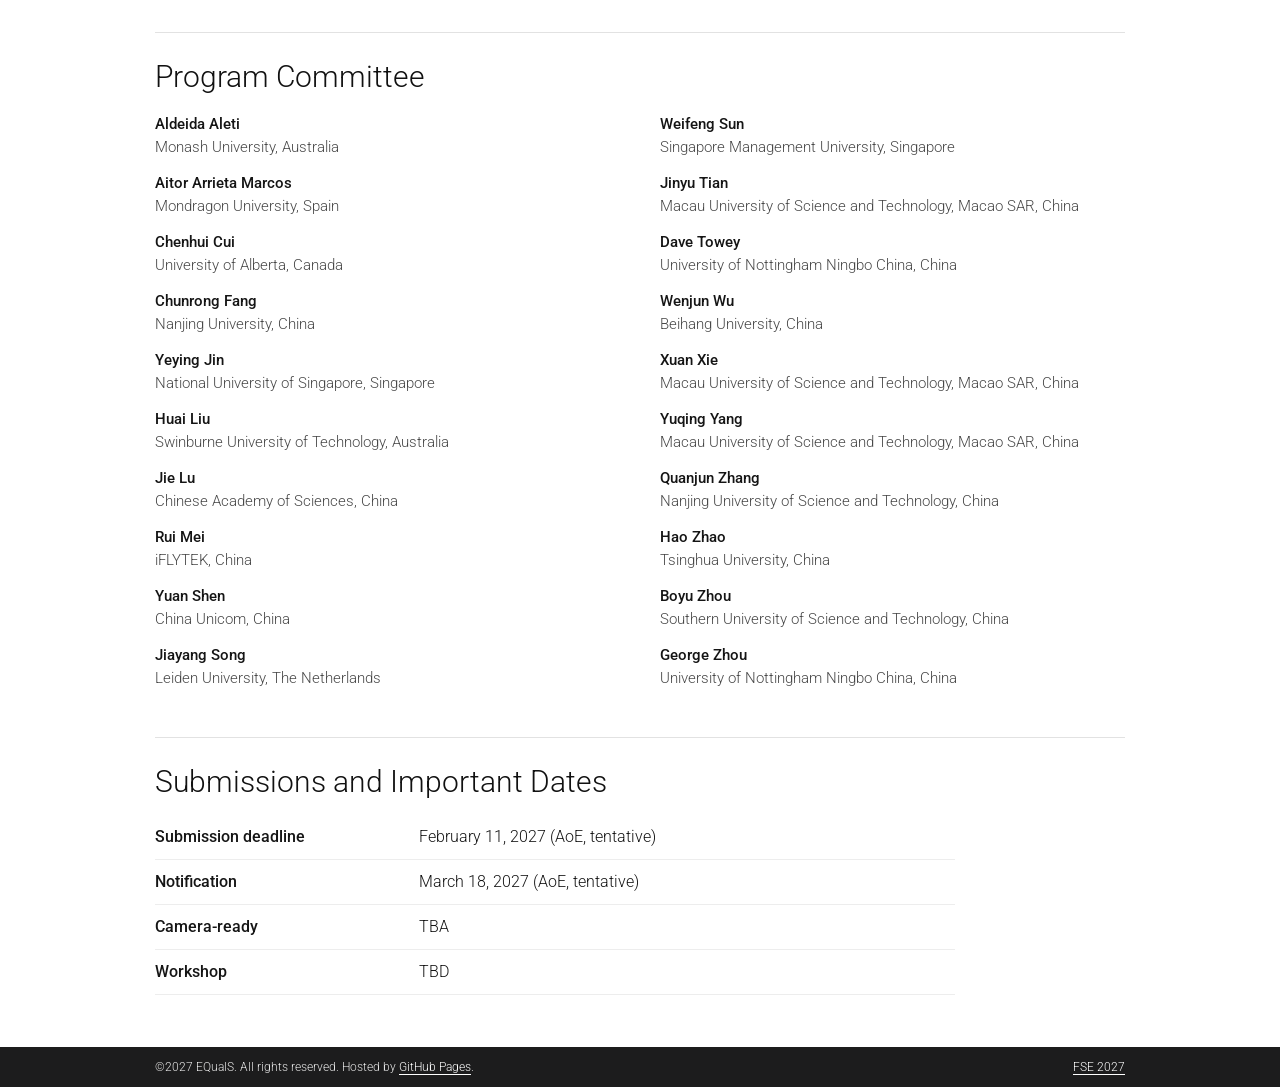
==== commit 6adb520a: "init" ====
--- a/2027/index.html
+++ b/2027/index.html
@@ -203,6 +203,7 @@
         <h2 id="pc-title">Program Committee</h2>
         <ul class="committee">
             <li><strong>Aldeida Aleti</strong><span>Monash University, Australia</span></li>
+            <li><strong>Aitor Arrieta Marcos</strong><span>Mondragon University, Spain</span></li>
             <li><strong>Chenhui Cui</strong><span>University of Alberta, Canada</span></li>
             <li><strong>Chunrong Fang</strong><span>Nanjing University, China</span></li>
             <li><strong>Yeying Jin</strong><span>National University of Singapore, Singapore</span></li>
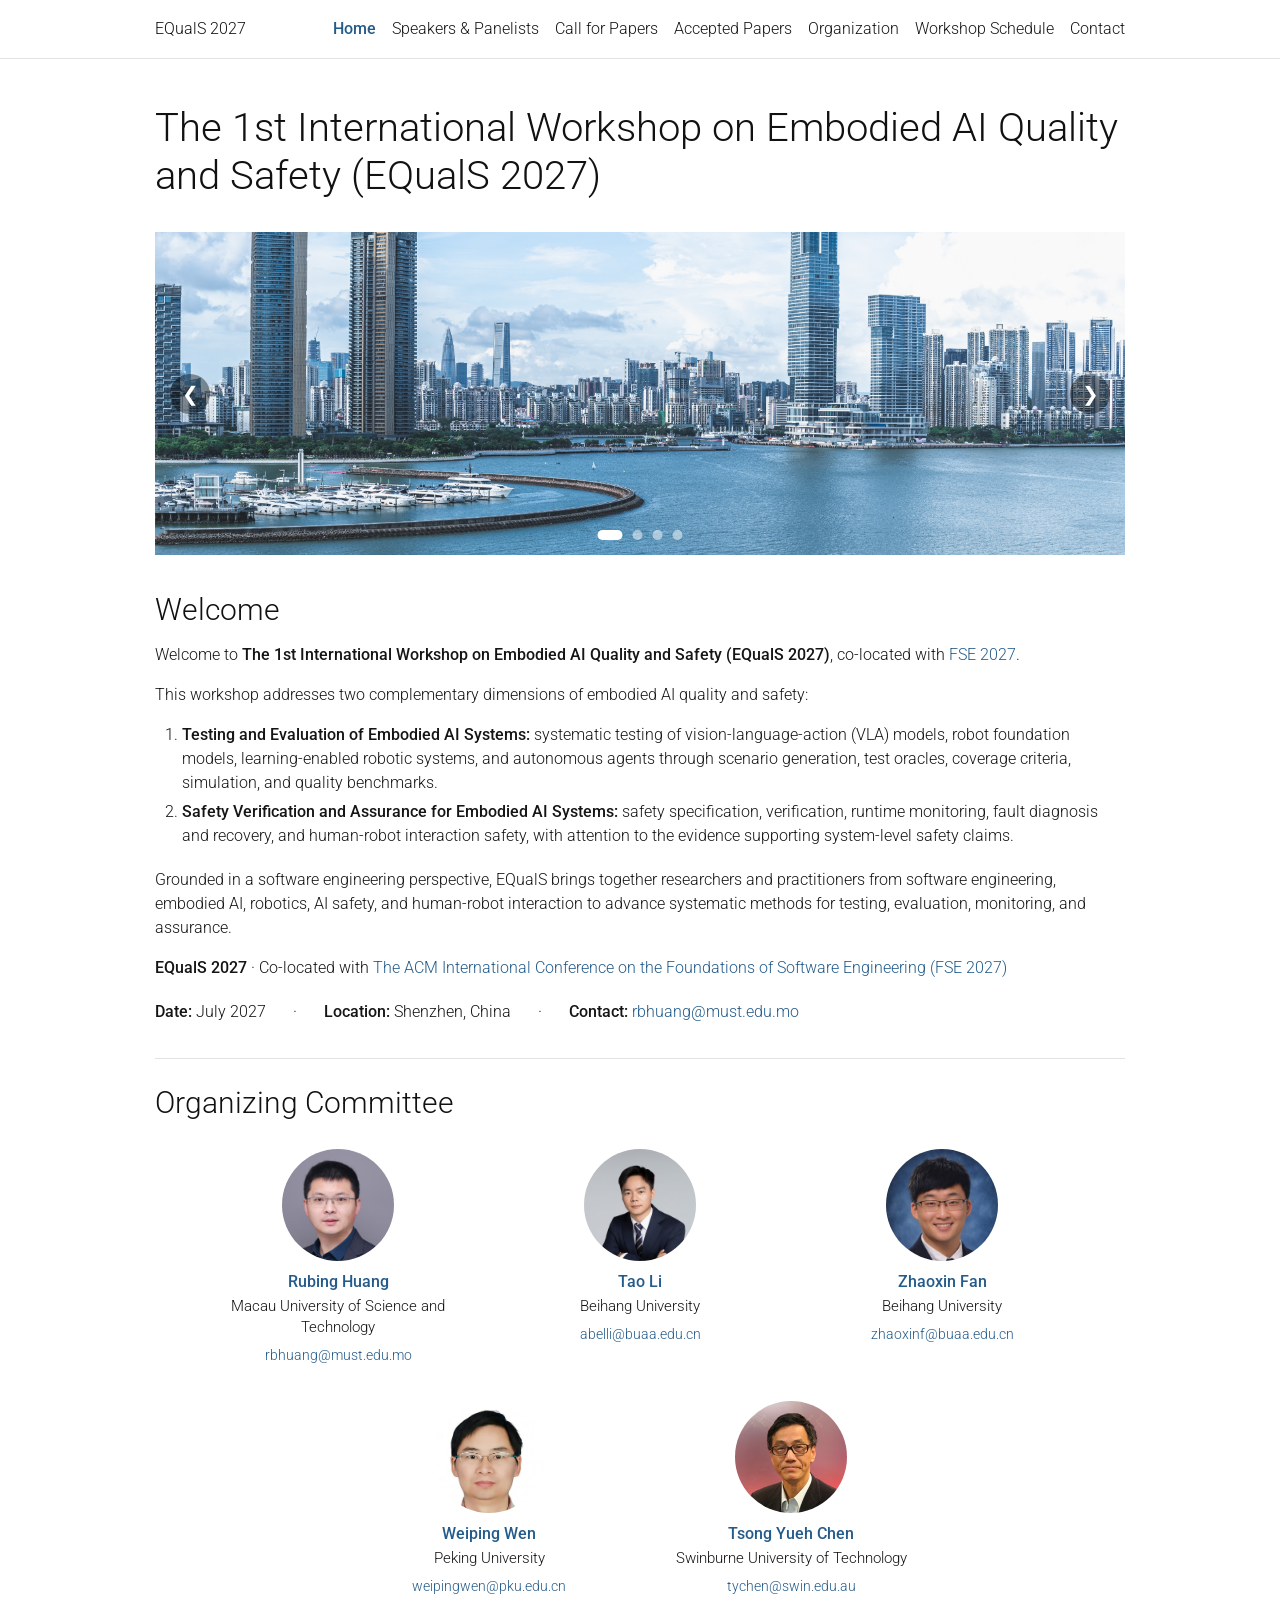
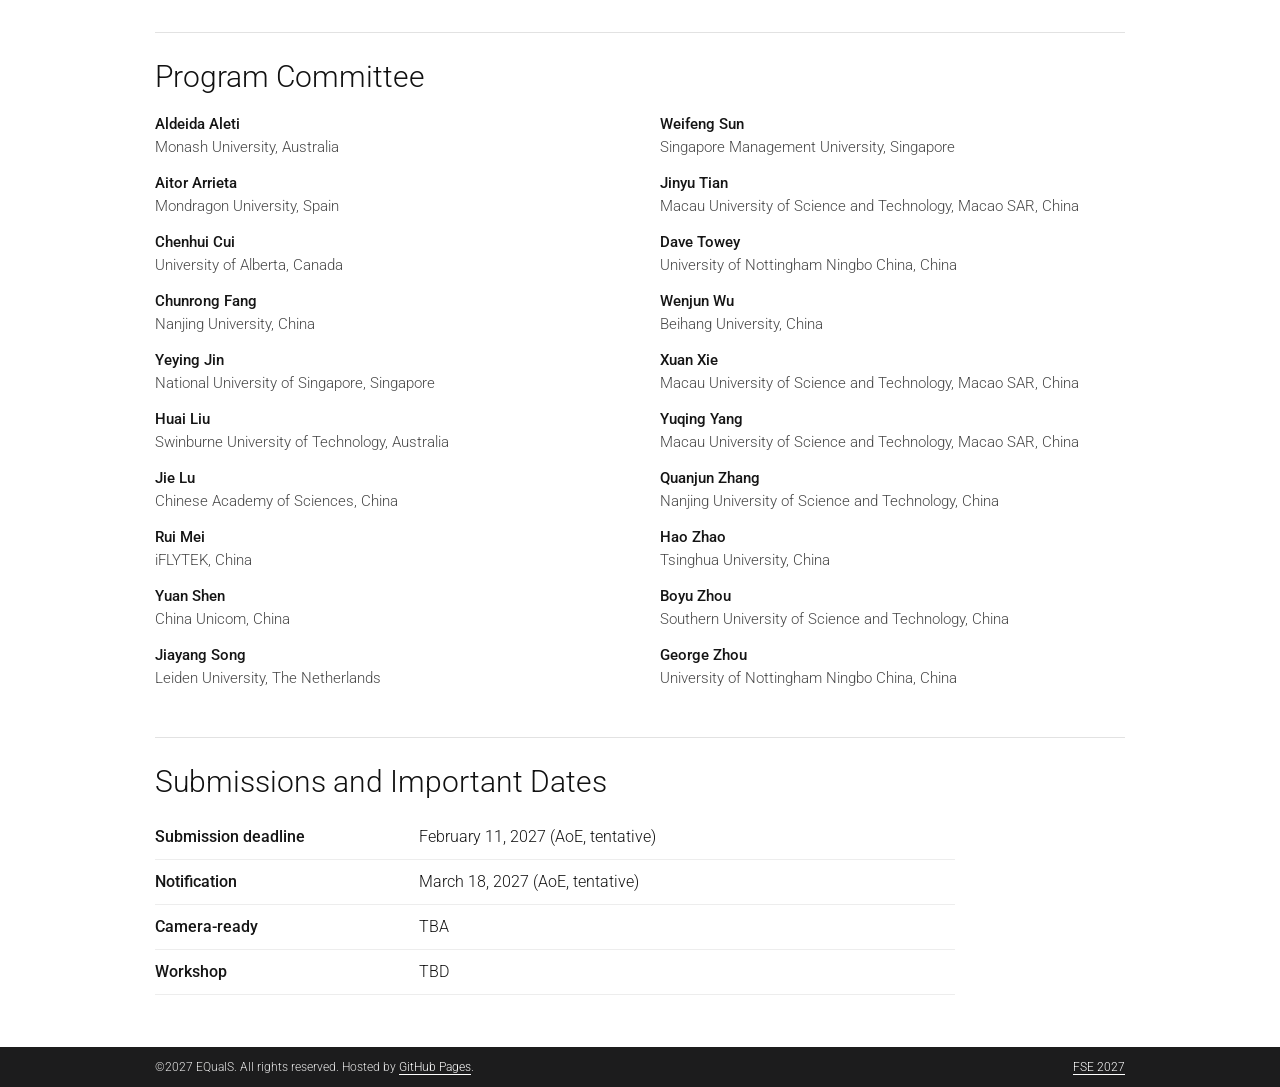
==== commit f8ac4d71: "init" ====
--- a/2027/index.html
+++ b/2027/index.html
@@ -203,7 +203,7 @@
         <h2 id="pc-title">Program Committee</h2>
         <ul class="committee">
             <li><strong>Aldeida Aleti</strong><span>Monash University, Australia</span></li>
-            <li><strong>Aitor Arrieta Marcos</strong><span>Mondragon University, Spain</span></li>
+            <li><strong>Aitor Arrieta</strong><span>Mondragon University, Spain</span></li>
             <li><strong>Chenhui Cui</strong><span>University of Alberta, Canada</span></li>
             <li><strong>Chunrong Fang</strong><span>Nanjing University, China</span></li>
             <li><strong>Yeying Jin</strong><span>National University of Singapore, Singapore</span></li>
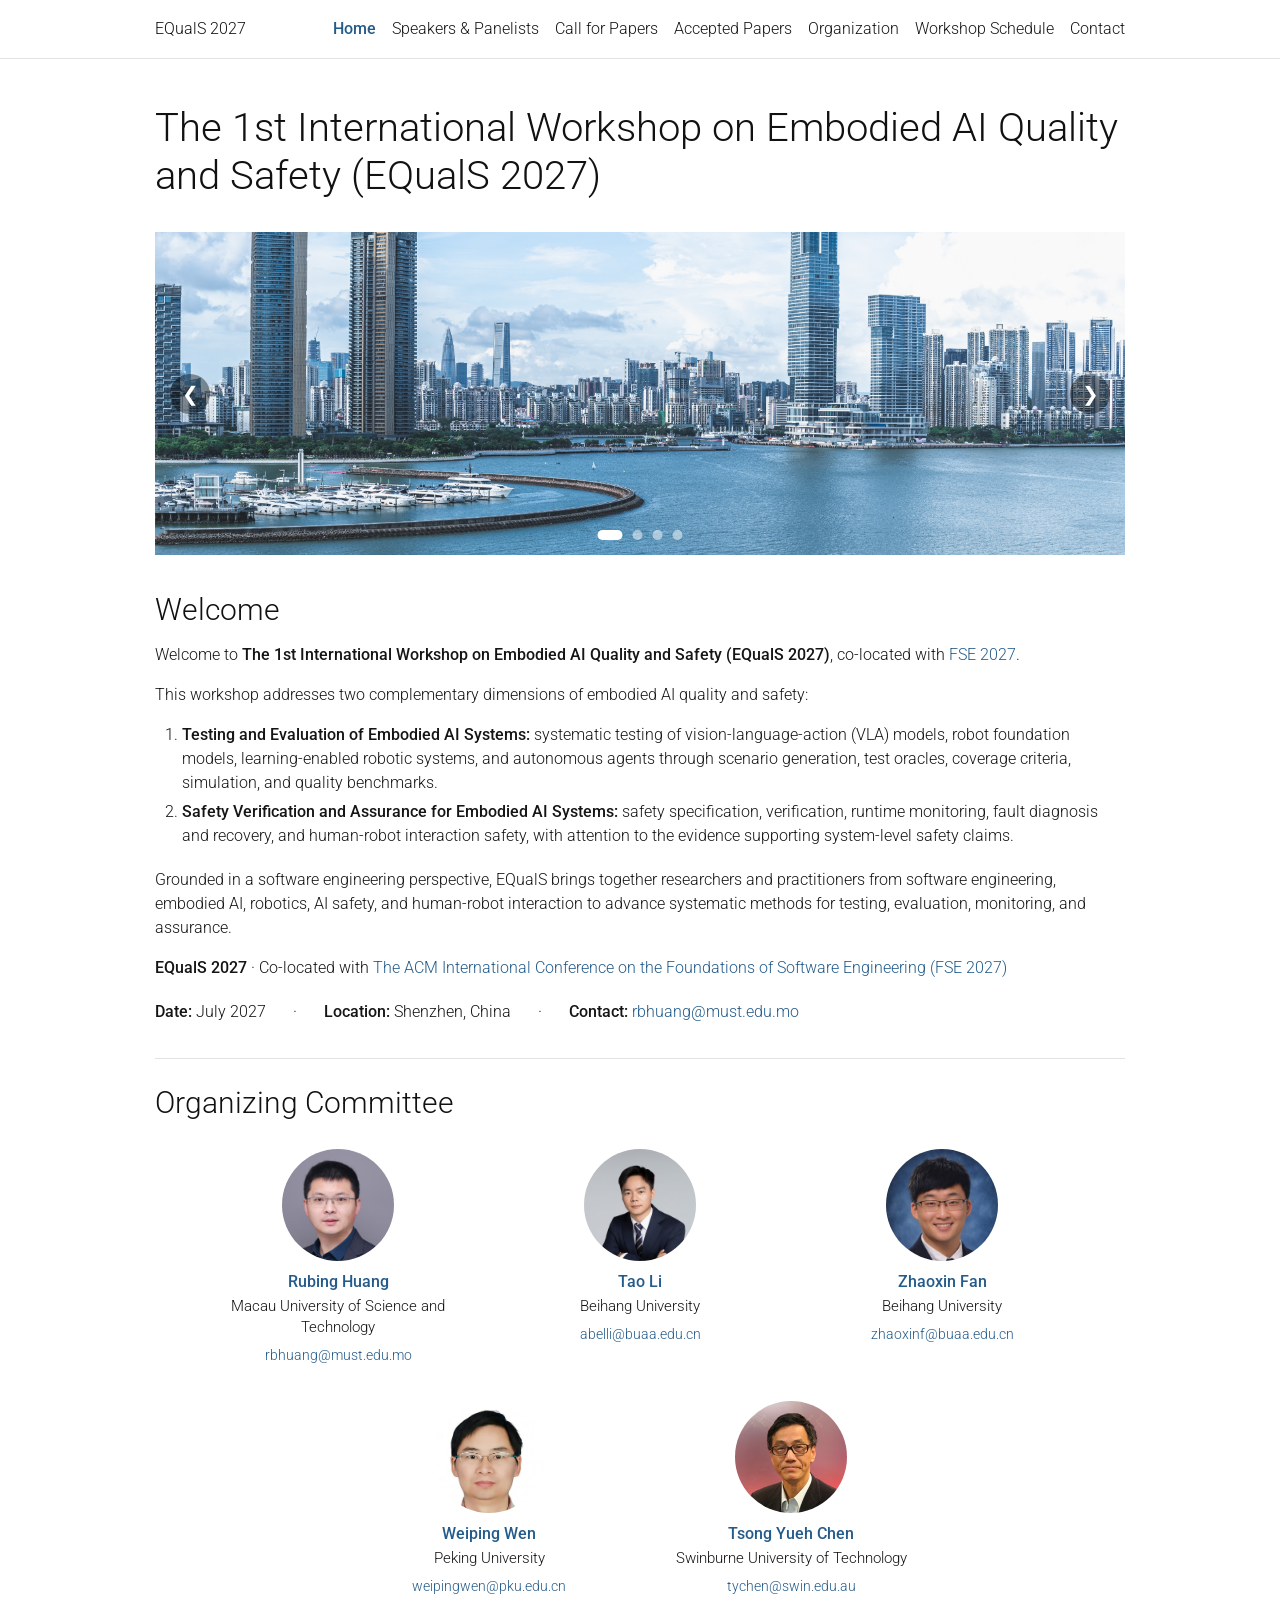
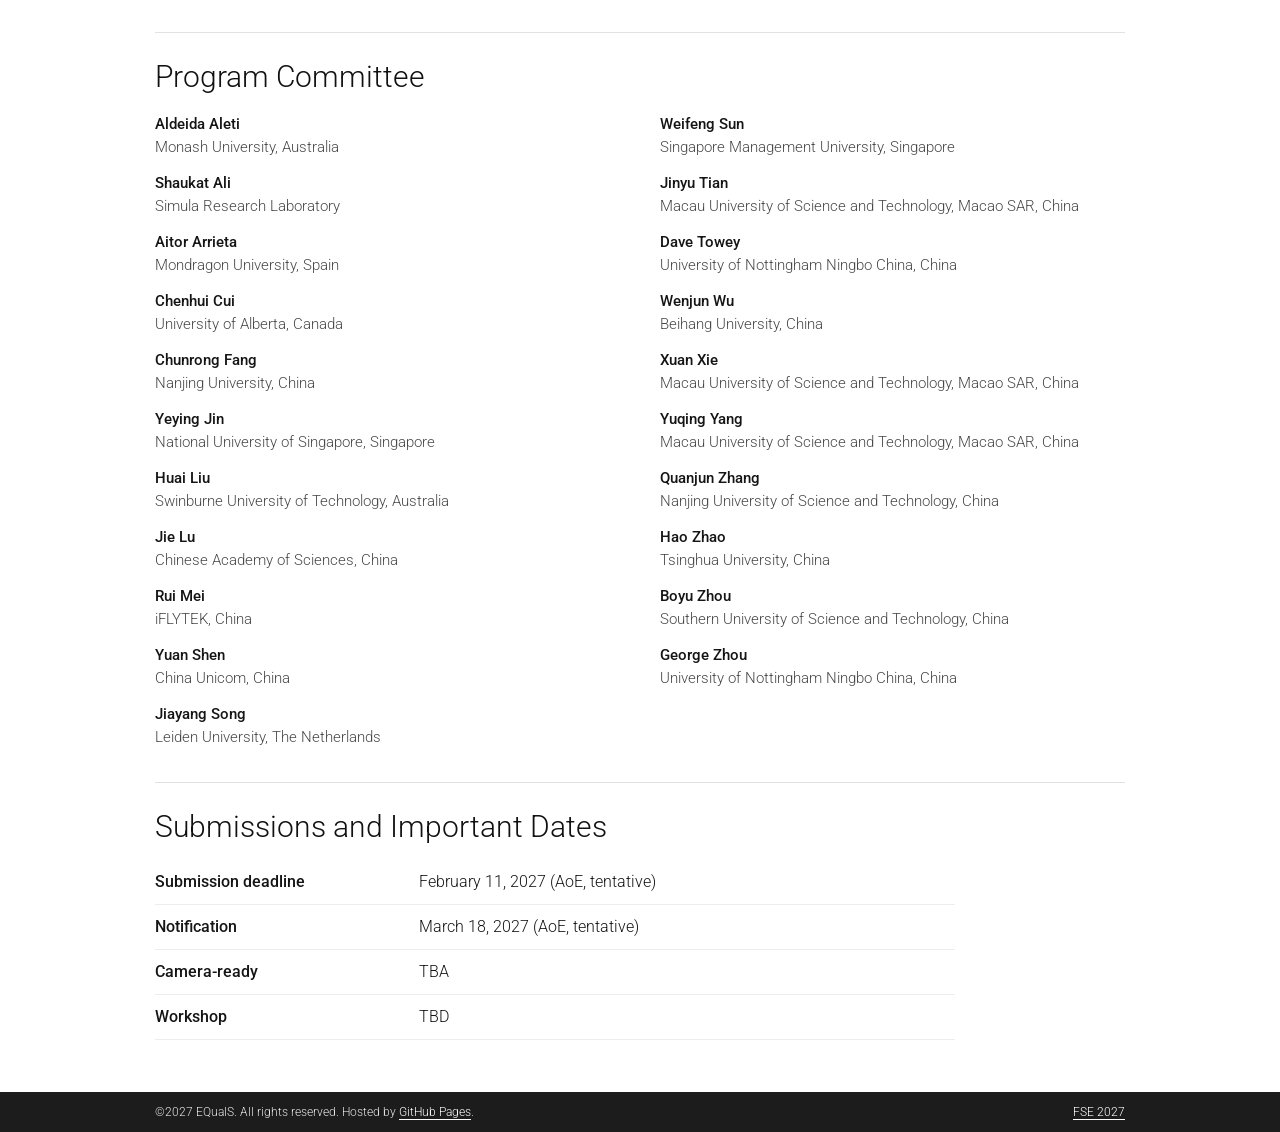
==== commit 33843a6d: "init" ====
--- a/2027/index.html
+++ b/2027/index.html
@@ -203,6 +203,7 @@
         <h2 id="pc-title">Program Committee</h2>
         <ul class="committee">
             <li><strong>Aldeida Aleti</strong><span>Monash University, Australia</span></li>
+            <li><strong>Shaukat Ali</strong><span>Simula Research Laboratory</span></li>
             <li><strong>Aitor Arrieta</strong><span>Mondragon University, Spain</span></li>
             <li><strong>Chenhui Cui</strong><span>University of Alberta, Canada</span></li>
             <li><strong>Chunrong Fang</strong><span>Nanjing University, China</span></li>
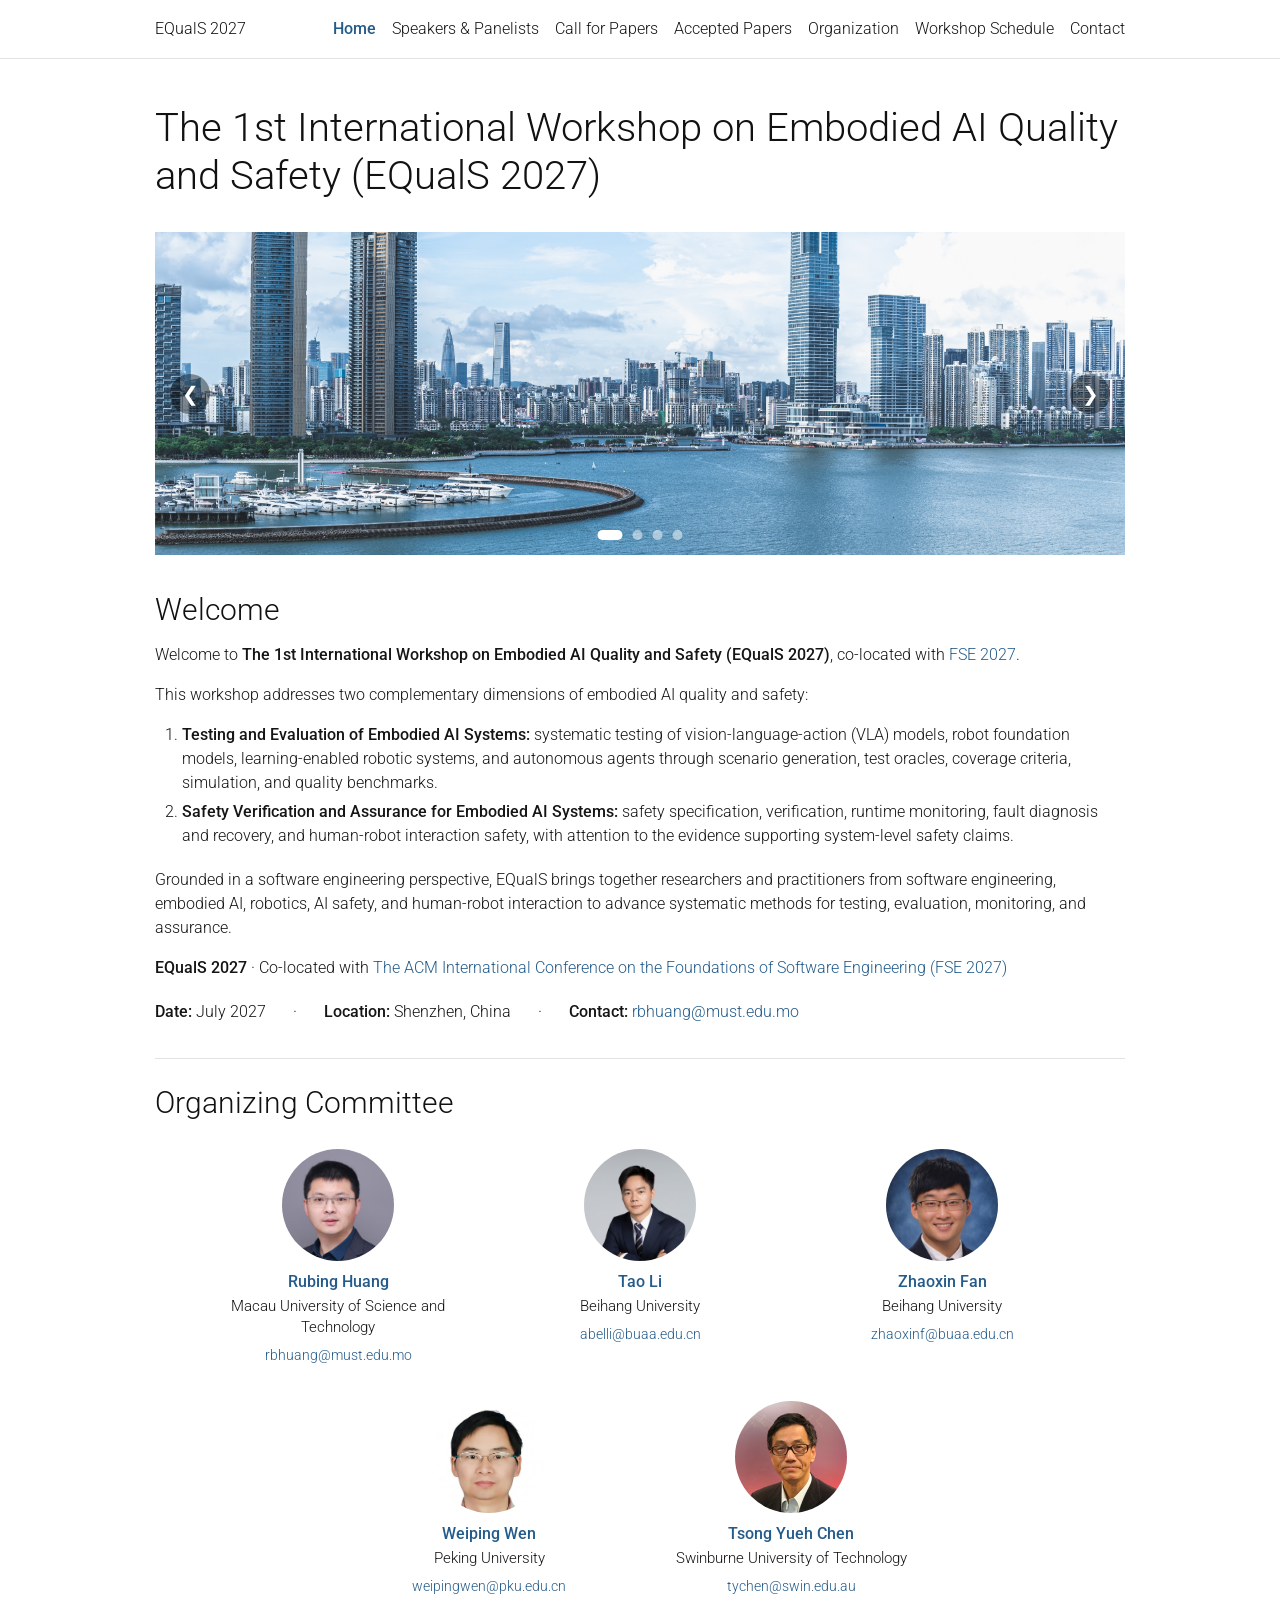
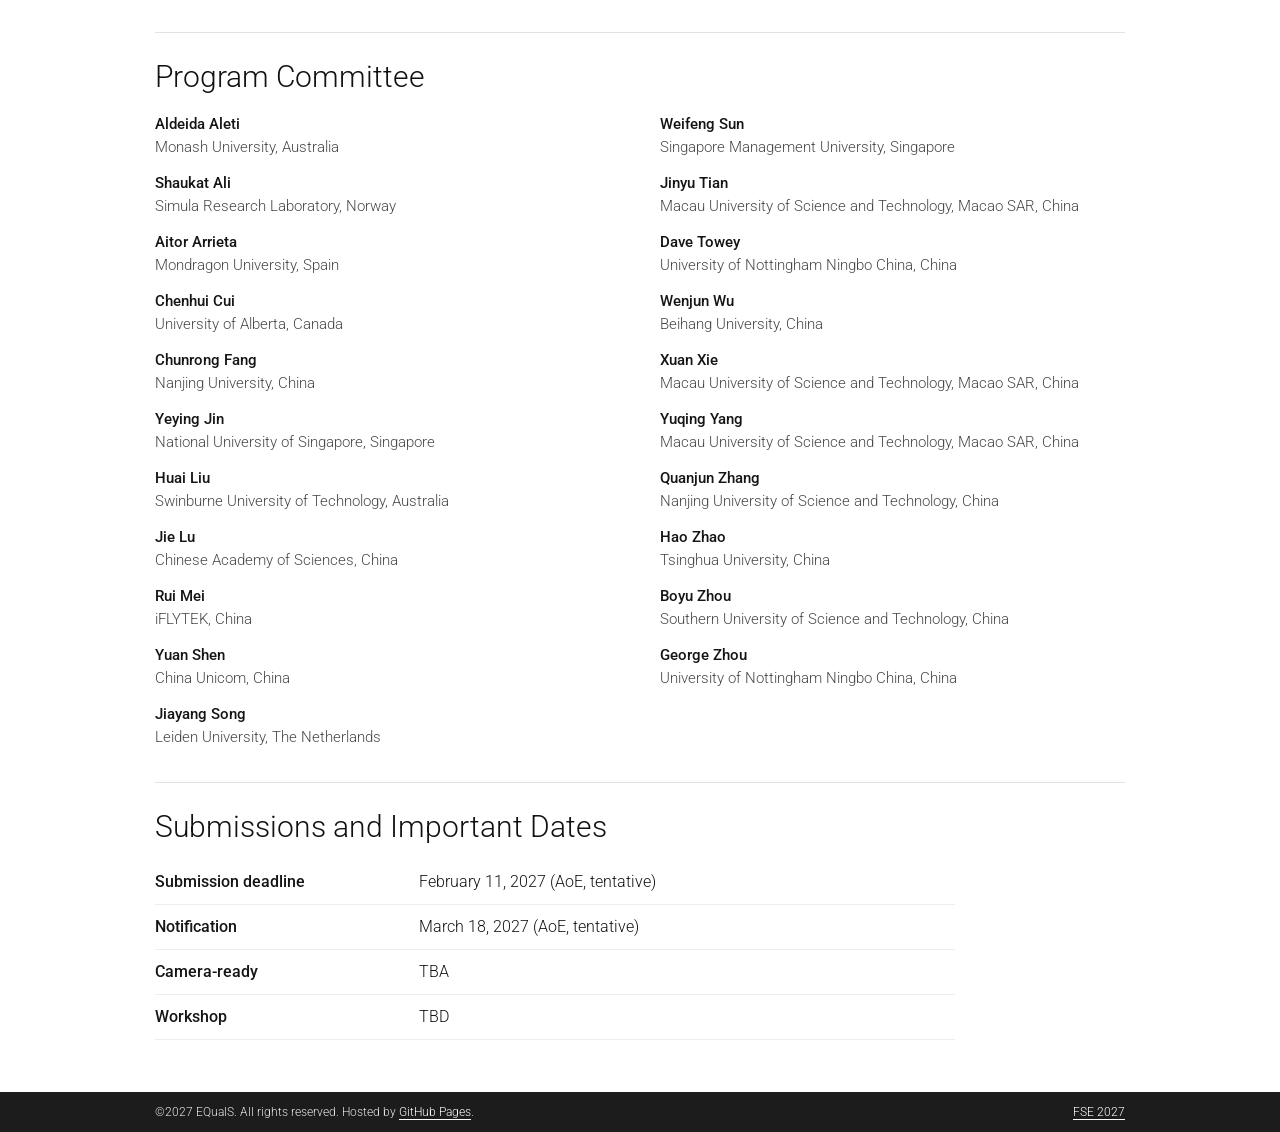
==== commit b4cc50ee: "init" ====
--- a/2027/index.html
+++ b/2027/index.html
@@ -203,7 +203,7 @@
         <h2 id="pc-title">Program Committee</h2>
         <ul class="committee">
             <li><strong>Aldeida Aleti</strong><span>Monash University, Australia</span></li>
-            <li><strong>Shaukat Ali</strong><span>Simula Research Laboratory</span></li>
+            <li><strong>Shaukat Ali</strong><span>Simula Research Laboratory, Norway</span></li>
             <li><strong>Aitor Arrieta</strong><span>Mondragon University, Spain</span></li>
             <li><strong>Chenhui Cui</strong><span>University of Alberta, Canada</span></li>
             <li><strong>Chunrong Fang</strong><span>Nanjing University, China</span></li>
